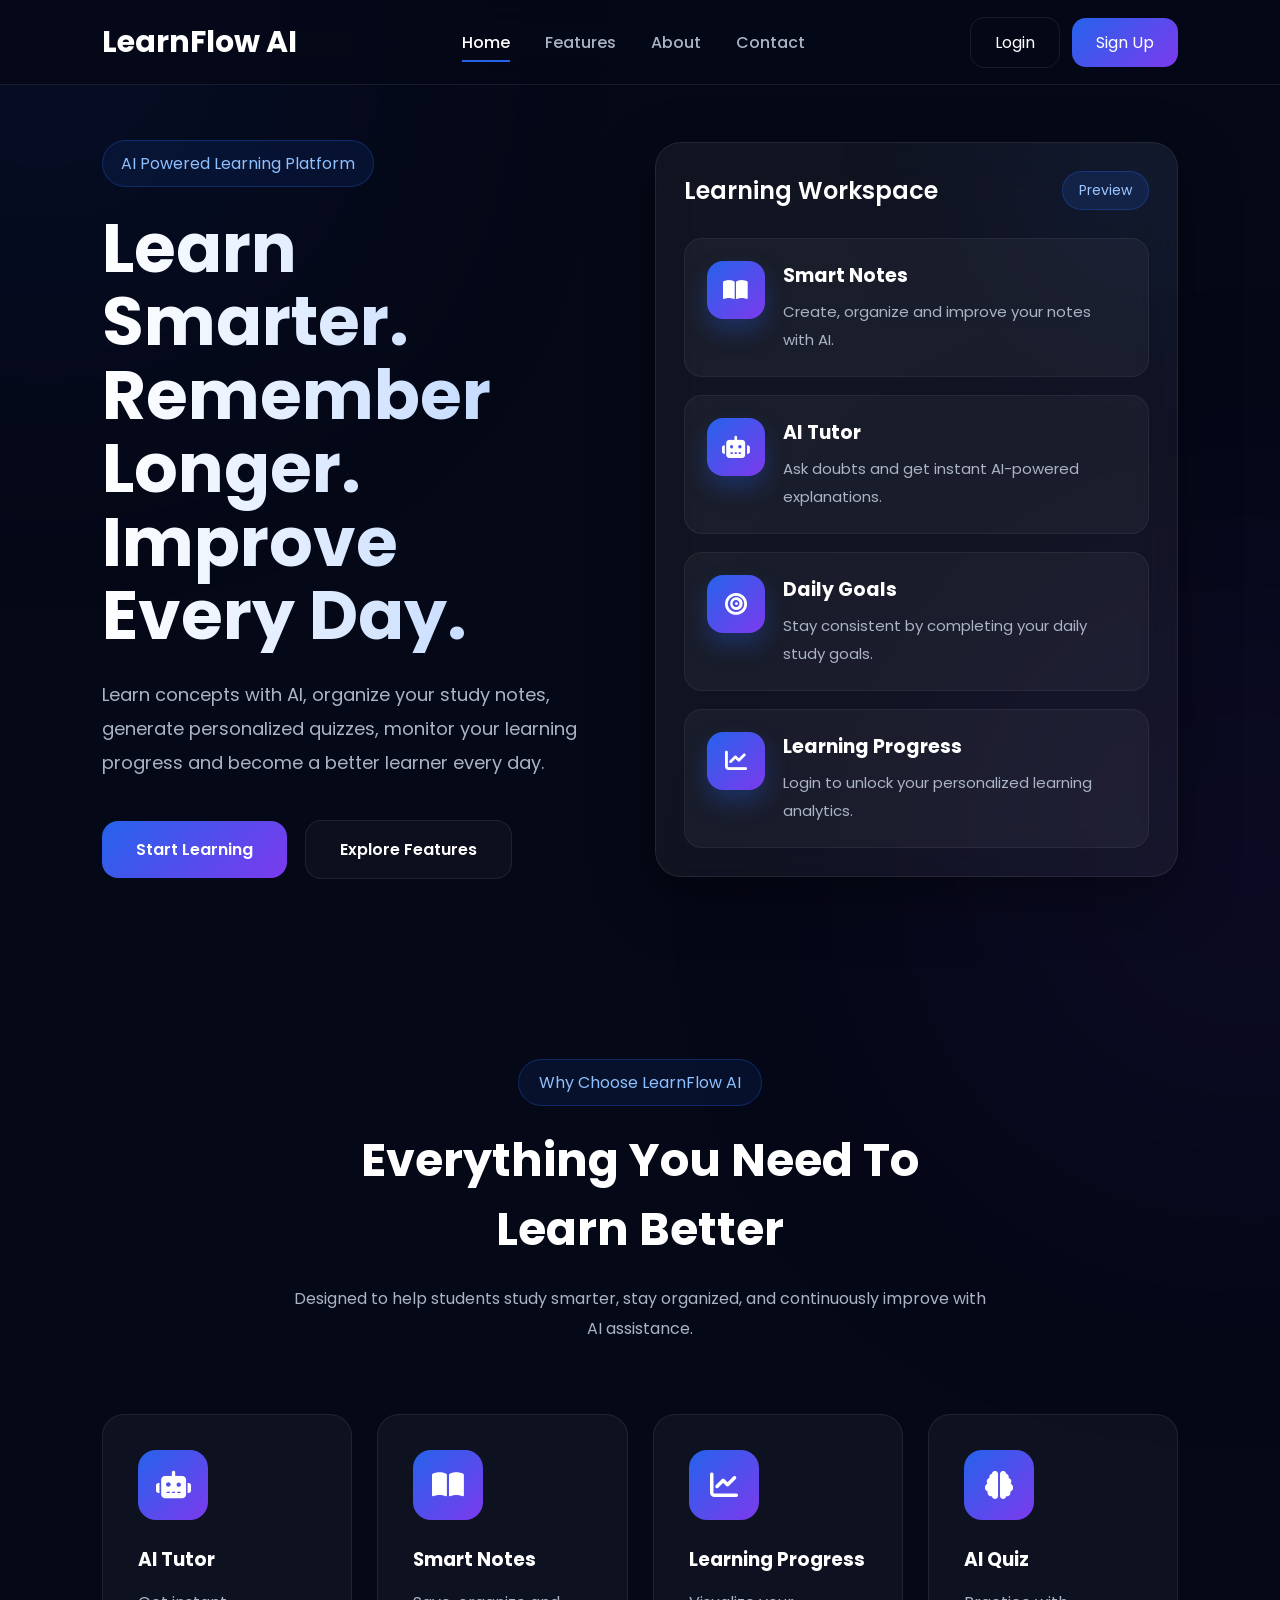
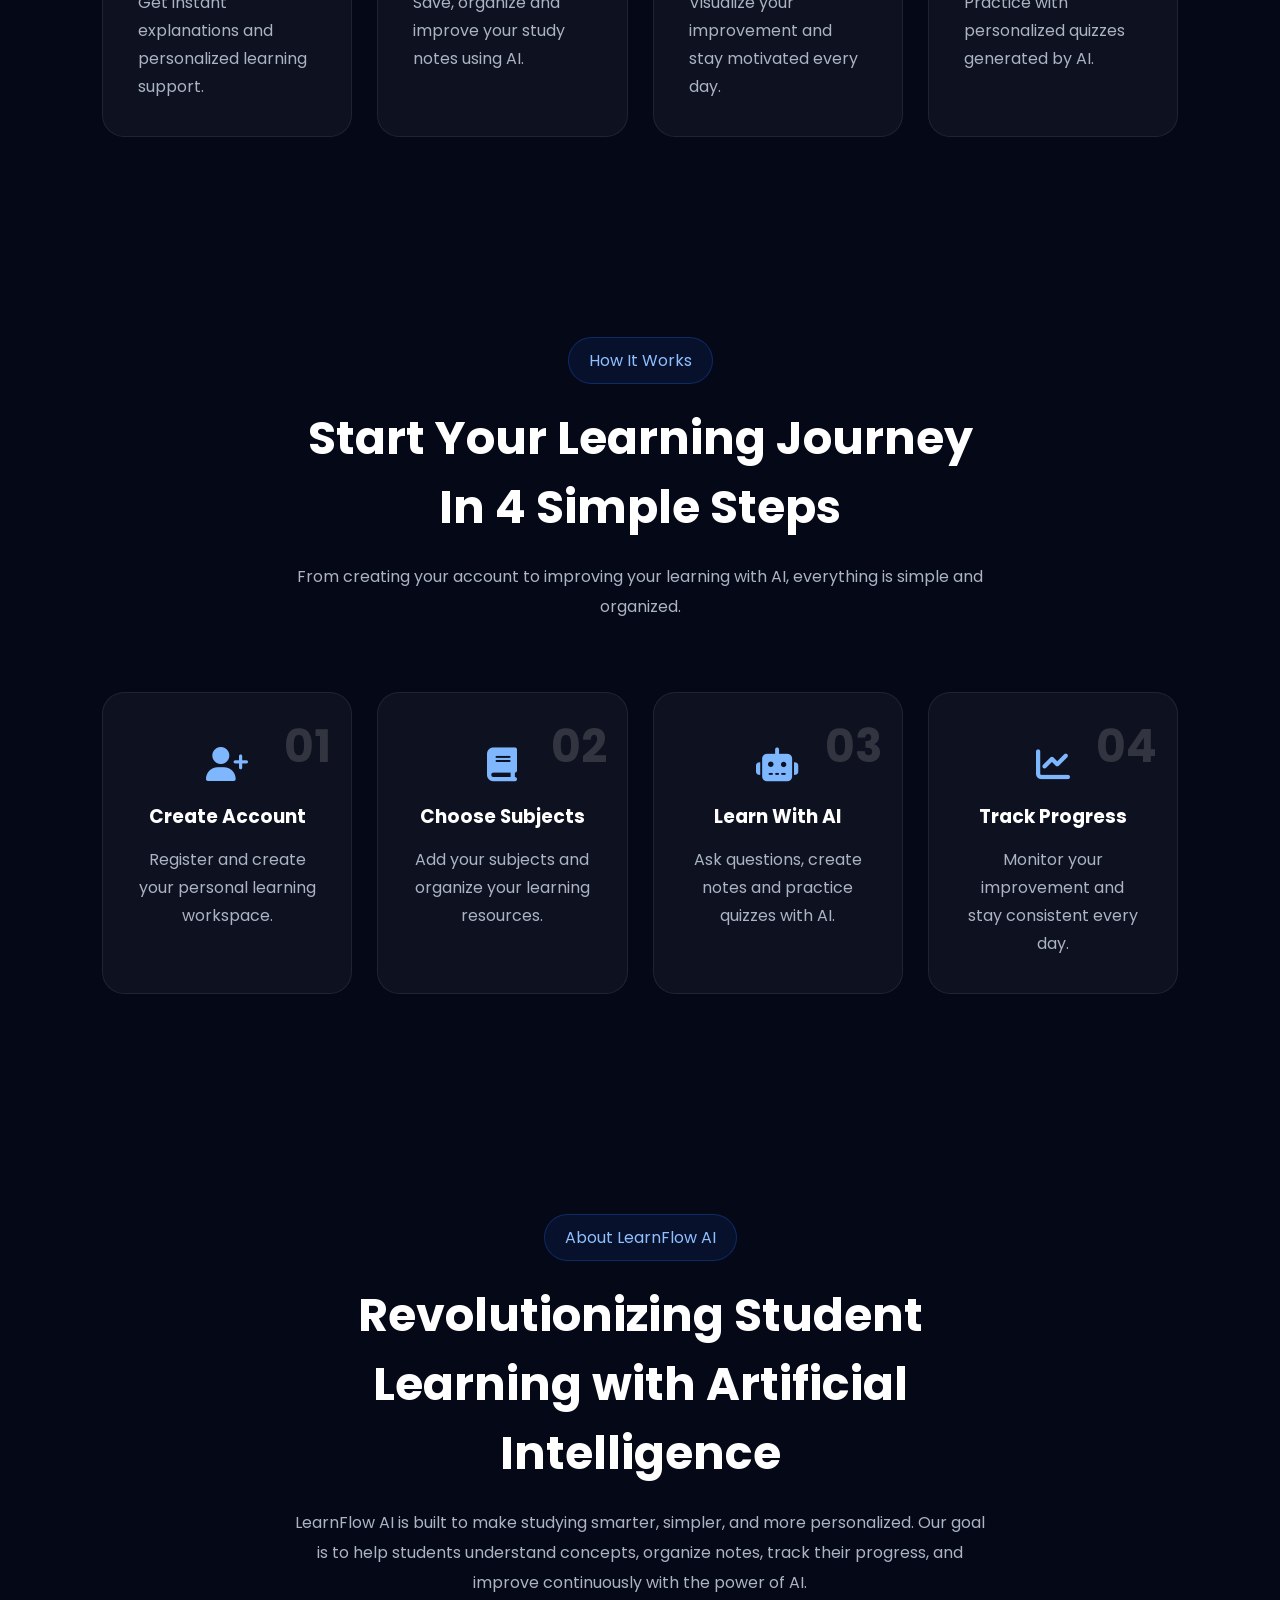
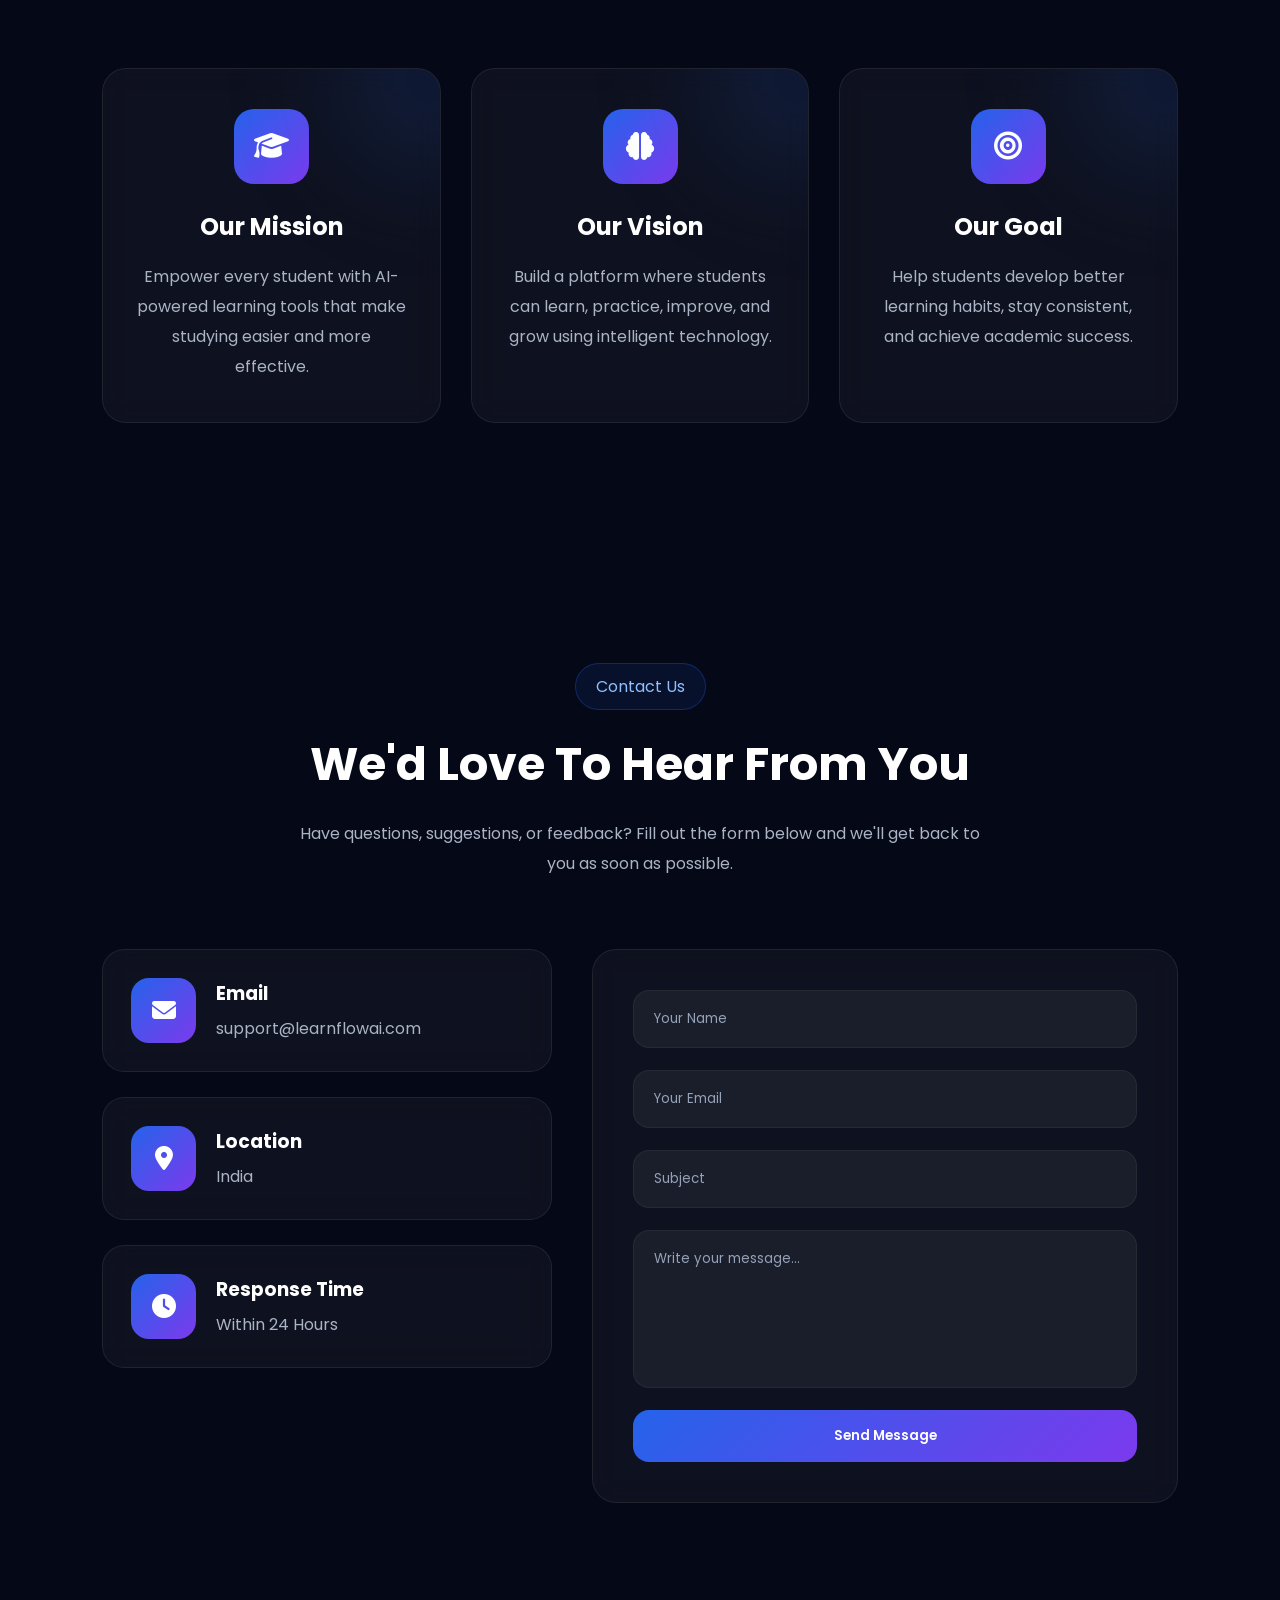
==== index.html @ 96d18392 "Add files via upload" ====
<!DOCTYPE html>
<html lang="en">

<head>

    <meta charset="UTF-8">

    <meta name="viewport" content="width=device-width, initial-scale=1.0">

    <title>LearnFlow AI</title>

    <!-- CSS -->
    <link rel="stylesheet" href="style_test.css">

    <!-- Google Font -->
    <link rel="preconnect" href="https://fonts.googleapis.com">

    <link rel="preconnect" href="https://fonts.gstatic.com" crossorigin>

    <link href="https://fonts.googleapis.com/css2?family=Poppins:wght@300;400;500;600;700;800&display=swap"
        rel="stylesheet">

    <!-- Font Awesome -->
    <link rel="stylesheet" href="https://cdnjs.cloudflare.com/ajax/libs/font-awesome/6.7.2/css/all.min.css">

</head>

<body>

    <!-- =========================
            HEADER
    ========================== -->

    <header>

        <div class="logo">

            <a href="index.html">

                LearnFlow AI

            </a>

        </div>

        <nav>

            <ul>

                <li>
                    <a href="index.html" class="active">
                        Home
                    </a>
                </li>

                <li>
                    <a href="#features">
                        Features
                    </a>
                </li>

                <li>
                    <a href="#about">
                        About
                    </a>
                </li>

                <li>
                    <a href="#contact">
                        Contact
                    </a>
                </li>

            </ul>

        </nav>

        <div class="auth-buttons">

            <a href="login.html" class="login-btn">

                Login

            </a>

            <a href="signup.html" class="signup-btn">

                Sign Up

            </a>

        </div>

    </header>



    <!-- =========================
            HERO SECTION
    ========================== -->

    <main>

        <section class="hero">

            <!-- Left Side -->

            <div class="hero-left">

                <span class="hero-tag">

                    AI Powered Learning Platform

                </span>

                <h1>

                    Learn Smarter.<br>

                    Remember Longer.<br>

                    Improve Every Day.

                </h1>

                <p>

                    Learn concepts with AI, organize your study notes,
                    generate personalized quizzes, monitor your learning
                    progress and become a better learner every day.

                </p>

                <div class="hero-buttons">

                    <a href="signup.html" class="primary-btn">

                        Start Learning

                    </a>

                    <a href="features.html" class="secondary-btn">

                        Explore Features

                    </a>

                </div>

            </div>



            <!-- Right Side -->

            <div class="hero-right">

                <div class="workspace">

                    <div class="workspace-header">

                        <h2>

                            Learning Workspace

                        </h2>

                        <span>

                            Preview

                        </span>

                    </div>


                    <!-- Card 1 -->

                    <div class="workspace-card">

                        <div class="icon">

                            <i class="fa-solid fa-book-open"></i>

                        </div>

                        <div class="content">

                            <h3>

                                Smart Notes

                            </h3>

                            <p>

                                Create, organize and improve your notes with AI.

                            </p>

                        </div>

                    </div>



                    <!-- Card 2 -->

                    <div class="workspace-card">

                        <div class="icon">

                            <i class="fa-solid fa-robot"></i>

                        </div>

                        <div class="content">

                            <h3>

                                AI Tutor

                            </h3>

                            <p>

                                Ask doubts and get instant AI-powered explanations.

                            </p>

                        </div>

                    </div>



                    <!-- Card 3 -->

                    <div class="workspace-card">

                        <div class="icon">

                            <i class="fa-solid fa-bullseye"></i>

                        </div>

                        <div class="content">

                            <h3>

                                Daily Goals

                            </h3>

                            <p>

                                Stay consistent by completing your daily study goals.

                            </p>

                        </div>

                    </div>



                    <!-- Card 4 -->

                    <div class="workspace-card">

                        <div class="icon">

                            <i class="fa-solid fa-chart-line"></i>

                        </div>

                        <div class="content">

                            <h3>

                                Learning Progress

                            </h3>

                            <p>

                                Login to unlock your personalized learning analytics.

                            </p>

                        </div>

                    </div>

                </div>

            </div>

        </section>

    </main>
    <!-- =========================
        WHY CHOOSE US
    ========================== -->

    <section class="why-choose" id="features">

        <div class="section-heading">

            <span>Why Choose LearnFlow AI</span>

            <h2>Everything You Need To Learn Better</h2>

            <p>
                Designed to help students study smarter, stay organized,
                and continuously improve with AI assistance.
            </p>

        </div>

        <div class="feature-grid">

            <div class="feature-card">

                <div class="feature-icon">

                    <i class="fa-solid fa-robot"></i>

                </div>

                <h3>AI Tutor</h3>

                <p>
                    Get instant explanations and personalized learning support.
                </p>

            </div>

            <div class="feature-card">

                <div class="feature-icon">

                    <i class="fa-solid fa-book-open"></i>

                </div>

                <h3>Smart Notes</h3>

                <p>
                    Save, organize and improve your study notes using AI.
                </p>

            </div>

            <div class="feature-card">

                <div class="feature-icon">

                    <i class="fa-solid fa-chart-line"></i>

                </div>

                <h3>Learning Progress</h3>

                <p>
                    Visualize your improvement and stay motivated every day.
                </p>

            </div>

            <div class="feature-card">

                <div class="feature-icon">

                    <i class="fa-solid fa-brain"></i>

                </div>

                <h3>AI Quiz</h3>

                <p>
                    Practice with personalized quizzes generated by AI.
                </p>

            </div>

        </div>

    </section>
    <!-- =========================
        HOW IT WORKS
    ========================== -->

    <section class="how-it-works" id="working">

        <div class="section-heading">

            <span>How It Works</span>

            <h2>Start Your Learning Journey In 4 Simple Steps</h2>

            <p>
                From creating your account to improving your learning with AI,
                everything is simple and organized.
            </p>

        </div>

        <div class="steps">

            <!-- Step 1 -->

            <div class="step-card">

                <div class="step-number">
                    01
                </div>

                <i class="fa-solid fa-user-plus"></i>

                <h3>Create Account</h3>

                <p>
                    Register and create your personal learning workspace.
                </p>

            </div>

            <!-- Step 2 -->

            <div class="step-card">

                <div class="step-number">
                    02
                </div>

                <i class="fa-solid fa-book"></i>

                <h3>Choose Subjects</h3>

                <p>
                    Add your subjects and organize your learning resources.
                </p>

            </div>

            <!-- Step 3 -->

            <div class="step-card">

                <div class="step-number">
                    03
                </div>

                <i class="fa-solid fa-robot"></i>

                <h3>Learn With AI</h3>

                <p>
                    Ask questions, create notes and practice quizzes with AI.
                </p>

            </div>

            <!-- Step 4 -->

            <div class="step-card">

                <div class="step-number">
                    04
                </div>

                <i class="fa-solid fa-chart-line"></i>

                <h3>Track Progress</h3>

                <p>
                    Monitor your improvement and stay consistent every day.
                </p>

            </div>

        </div>

    </section>
    <!-- =========================================
                ABOUT SECTION
    ========================================= -->

    <section class="about" id="about">

        <div class="section-heading">

            <span>About LearnFlow AI</span>

            <h2>
                Revolutionizing Student Learning with Artificial Intelligence
            </h2>

            <p>
                LearnFlow AI is built to make studying smarter, simpler, and more
                personalized. Our goal is to help students understand concepts,
                organize notes, track their progress, and improve continuously
                with the power of AI.
            </p>

        </div>

        <div class="about-container">

            <!-- Card 1 -->

            <div class="about-card">

                <i class="fa-solid fa-graduation-cap"></i>

                <h3>Our Mission</h3>

                <p>
                    Empower every student with AI-powered learning tools that make
                    studying easier and more effective.
                </p>

            </div>

            <!-- Card 2 -->

            <div class="about-card">

                <i class="fa-solid fa-brain"></i>

                <h3>Our Vision</h3>

                <p>
                    Build a platform where students can learn, practice, improve,
                    and grow using intelligent technology.
                </p>

            </div>

            <!-- Card 3 -->

            <div class="about-card">

                <i class="fa-solid fa-bullseye"></i>

                <h3>Our Goal</h3>

                <p>
                    Help students develop better learning habits, stay consistent,
                    and achieve academic success.
                </p>

            </div>

        </div>

    </section>
    <!-- =========================================
                CONTACT SECTION
    ========================================= -->

    <section class="contact" id="contact">

        <div class="section-heading">

            <span>Contact Us</span>

            <h2>

                We'd Love To Hear From You

            </h2>

            <p>

                Have questions, suggestions, or feedback? Fill out the form
                below and we'll get back to you as soon as possible.

            </p>

        </div>

        <div class="contact-container">

            <!-- Contact Info -->

            <div class="contact-info">

                <div class="info-card">

                    <i class="fa-solid fa-envelope"></i>

                    <div>

                        <h3>Email</h3>

                        <p>support@learnflowai.com</p>

                    </div>

                </div>

                <div class="info-card">

                    <i class="fa-solid fa-location-dot"></i>

                    <div>

                        <h3>Location</h3>

                        <p>India</p>

                    </div>

                </div>

                <div class="info-card">

                    <i class="fa-solid fa-clock"></i>

                    <div>

                        <h3>Response Time</h3>

                        <p>Within 24 Hours</p>

                    </div>

                </div>

            </div>

            <!-- Contact Form -->

            <div class="contact-form">

                <form action="#">

                    <input type="text" placeholder="Your Name" required>

                    <input type="email" placeholder="Your Email" required>

                    <input type="text" placeholder="Subject" required>

                    <textarea rows="6" placeholder="Write your message..." required></textarea>

                    <button type="submit" class="primary-btn">

                        Send Message

                    </button>

                </form>

            </div>

        </div>

    </section>

</body>

</html>
---- style_test.css ----
/* =========================================
   GOOGLE FONT
========================================= */

@import url('https://fonts.googleapis.com/css2?family=Poppins:wght@300;400;500;600;700;800&display=swap');

/* =========================================
   ROOT VARIABLES
========================================= */

:root{

    --primary:#2563eb;
    --secondary:#7c3aed;

    --background:#050816;
    --surface:#0f172a;
    --surface-light:#172033;

    --text:#ffffff;
    --text-secondary:#aab4c5;

    --border:rgba(255,255,255,.08);

    --shadow:0 20px 60px rgba(0,0,0,.35);

    --radius:20px;

    --transition:.35s ease;

}

/* =========================================
   RESET
========================================= */

*{

    margin:0;
    padding:0;
    box-sizing:border-box;
    font-family:'Poppins',sans-serif;

}

html{

    scroll-behavior:smooth;

}

body{

    background:var(--background);

    color:var(--text);

    overflow-x:hidden;

}

/* =========================================
   BACKGROUND GLOW
========================================= */

body::before{

    content:"";

    position:fixed;

    width:450px;
    height:450px;

    background:#2563eb;

    top:-180px;
    left:-180px;

    border-radius:50%;

    filter:blur(180px);

    opacity:.15;

    z-index:-2;

}

body::after{

    content:"";

    position:fixed;

    width:500px;
    height:500px;

    background:#7c3aed;

    bottom:-220px;
    right:-220px;

    border-radius:50%;

    filter:blur(180px);

    opacity:.12;

    z-index:-2;

}

/* =========================================
   HEADER
========================================= */

header{

    position:fixed;

    top:0;
    left:0;

    width:100%;
    height:85px;

    display:flex;

    justify-content:space-between;

    align-items:center;

    padding:0 8%;

    backdrop-filter:blur(18px);

    background:rgba(5,8,22,.70);

    border-bottom:1px solid var(--border);

    z-index:999;

}

/* =========================================
   LOGO
========================================= */

.logo a{

    color:var(--text);

    text-decoration:none;

    font-size:30px;

    font-weight:700;

}

/* =========================================
   NAVIGATION
========================================= */

nav ul{

    display:flex;

    align-items:center;

    gap:35px;

    list-style:none;

}

nav ul li a{

    color:var(--text-secondary);

    text-decoration:none;

    font-weight:500;

    transition:var(--transition);

    position:relative;

}

nav ul li a:hover,
nav ul li a.active{

    color:white;

}

nav ul li a::after{

    content:"";

    position:absolute;

    left:0;

    bottom:-8px;

    width:0%;

    height:2px;

    background:var(--primary);

    transition:var(--transition);

}

nav ul li a:hover::after,
nav ul li a.active::after{

    width:100%;

}

/* =========================================
   AUTH BUTTONS
========================================= */

.auth-buttons{

    display:flex;

    align-items:center;

    gap:12px;

}

.login-btn,
.signup-btn{

    text-decoration:none;

    color:white;

    padding:12px 24px;

    border-radius:14px;

    transition:var(--transition);

}

.login-btn{

    border:1px solid var(--border);

}

.signup-btn{

    background:linear-gradient(
        135deg,
        var(--primary),
        var(--secondary)
    );

}

.login-btn:hover{

    border-color:var(--primary);

    transform:translateY(-2px);

}

.signup-btn:hover{

    transform:translateY(-2px);

    box-shadow:0 0 30px rgba(37,99,235,.35);

}

/* =========================================
   HERO
========================================= */

.hero{

    min-height:100vh;

    display:flex;

    justify-content:space-between;

    align-items:center;

    padding:140px 8% 80px;

    gap:70px;

}

/* =========================================
   HERO LEFT
========================================= */

.hero-left{

    width:48%;

}

.hero-tag{

    display:inline-block;

    padding:10px 18px;

    border-radius:40px;

    border:1px solid rgba(37,99,235,.30);

    background:rgba(37,99,235,.10);

    color:#8ec0ff;

    margin-bottom:25px;

}

.hero-left h1{

    font-size:68px;

    line-height:1.08;

    margin-bottom:25px;

    background:linear-gradient(
        90deg,
        #ffffff,
        #b7d3ff
    );
    background-clip: text;
    -webkit-background-clip:text;

    -webkit-text-fill-color:transparent;

}

.hero-left p{

    color:var(--text-secondary);

    font-size:18px;

    line-height:34px;

    margin-bottom:40px;

}
/* =========================================
   HERO BUTTONS
========================================= */

.hero-buttons{

    display:flex;

    align-items:center;

    gap:18px;

}

.primary-btn,
.secondary-btn{

    display:inline-flex;

    justify-content:center;

    align-items:center;

    text-decoration:none;

    padding:16px 34px;

    border-radius:16px;

    font-weight:600;

    transition:var(--transition);

}

.primary-btn{

    color:#fff;

    background:linear-gradient(
        135deg,
        var(--primary),
        var(--secondary)
    );

}

.primary-btn:hover{

    transform:translateY(-4px);

    box-shadow:0 20px 40px rgba(37,99,235,.35);

}

.secondary-btn{

    color:#fff;

    border:1px solid var(--border);

    background:rgba(255,255,255,.03);

}

.secondary-btn:hover{

    background:rgba(255,255,255,.06);

    transform:translateY(-4px);

}

/* =========================================
   HERO RIGHT
========================================= */

.hero-right{

    width:52%;

    display:flex;

    justify-content:center;

    align-items:center;

}

/* =========================================
   WORKSPACE
========================================= */

.workspace{

    width:100%;

    max-width:560px;

    padding:28px;

    border-radius:26px;

    background:rgba(255,255,255,.05);

    border:1px solid var(--border);

    backdrop-filter:blur(25px);

    box-shadow:var(--shadow);

    position:relative;

    overflow:hidden;

}

/* Glow */

.workspace::before{

    content:"";

    position:absolute;

    width:220px;

    height:220px;

    background:var(--primary);

    border-radius:50%;

    filter:blur(130px);

    top:-100px;

    right:-100px;

    opacity:.20;

}

.workspace>*{

    position:relative;

    z-index:2;

}

/* =========================================
   WORKSPACE HEADER
========================================= */

.workspace-header{

    display:flex;

    justify-content:space-between;

    align-items:center;

    margin-bottom:28px;

}

.workspace-header h2{

    font-size:24px;

    font-weight:600;

}

.workspace-header span{

    padding:8px 16px;

    border-radius:30px;

    background:rgba(37,99,235,.15);

    color:#9bc6ff;

    font-size:14px;

    border:1px solid rgba(37,99,235,.30);

}

/* =========================================
   WORKSPACE CARD
========================================= */

.workspace-card{

    display:flex;

    align-items:flex-start;

    gap:18px;

    padding:22px;

    margin-bottom:18px;

    border-radius:18px;

    background:rgba(255,255,255,.04);

    border:1px solid rgba(255,255,255,.06);

    transition:var(--transition);

}

.workspace-card:last-child{

    margin-bottom:0;

}

.workspace-card:hover{

    transform:translateY(-6px);

    border-color:rgba(37,99,235,.45);

    background:rgba(255,255,255,.07);

}

/* =========================================
   ICON BOX
========================================= */

.icon{

    width:58px;

    height:58px;

    min-width:58px;

    display:flex;

    justify-content:center;

    align-items:center;

    border-radius:16px;

    background:linear-gradient(
        135deg,
        var(--primary),
        var(--secondary)
    );

    box-shadow:0 12px 25px rgba(37,99,235,.30);

}

.icon i{

    color:#fff;

    font-size:22px;

}

/* =========================================
   CARD CONTENT
========================================= */

.content h3{

    font-size:19px;

    margin-bottom:8px;

}

.content p{

    color:var(--text-secondary);

    font-size:15px;

    line-height:28px;

}

/* =========================================
   FLOATING EFFECT
========================================= */

.workspace{

    animation:float 5s ease-in-out infinite;

}

@keyframes float{

    0%{

        transform:translateY(0px);

    }

    50%{

        transform:translateY(-12px);

    }

    100%{

        transform:translateY(0px);

    }

}
/* =========================================
   SCROLLBAR
========================================= */

::-webkit-scrollbar{

    width:10px;

}

::-webkit-scrollbar-track{

    background:var(--background);

}

::-webkit-scrollbar-thumb{

    background:linear-gradient(
        var(--primary),
        var(--secondary)
    );

    border-radius:20px;

}

::-webkit-scrollbar-thumb:hover{

    background:var(--primary);

}

/* =========================================
   TEXT SELECTION
========================================= */

::selection{

    background:var(--primary);

    color:#fff;

}

/* =========================================
   SMOOTH IMAGE & LINK TRANSITIONS
========================================= */

a,
button,
i{

    transition:var(--transition);

}

/* =========================================
   REUSABLE CONTAINER
========================================= */

.container{

    width:100%;

    max-width:1300px;

    margin:auto;

}

/* =========================================
   RESPONSIVE
========================================= */

@media(max-width:1200px){

.hero{

    flex-direction:column;

    text-align:center;

    padding-top:140px;

}

.hero-left,
.hero-right{

    width:100%;

}

.hero-left{

    display:flex;

    flex-direction:column;

    align-items:center;

}

.hero-left p{

    max-width:700px;

}

.hero-buttons{

    justify-content:center;

}

.workspace{

    margin-top:60px;

}

}

@media(max-width:992px){

header{

    padding:0 30px;

}

nav{

    display:none;

}

.logo a{

    font-size:26px;

}

.hero-left h1{

    font-size:56px;

}

.hero-left p{

    font-size:17px;

}

.workspace{

    max-width:100%;

}

}

@media(max-width:768px){

header{

    height:75px;

}

.hero{

    padding:120px 25px 50px;

}

.hero-left h1{

    font-size:44px;

    line-height:1.2;

}

.hero-left p{

    line-height:30px;

}

.hero-buttons{

    flex-direction:column;

    width:100%;

}

.primary-btn,
.secondary-btn{

    width:100%;

}

.workspace{

    padding:22px;

}

.workspace-card{

    flex-direction:column;

    align-items:center;

    text-align:center;

}

.icon{

    margin-bottom:10px;

}

}

@media(max-width:480px){

.logo a{

    font-size:22px;

}

.auth-buttons{

    gap:8px;

}

.login-btn,
.signup-btn{

    padding:10px 16px;

    font-size:14px;

}

.hero-left h1{

    font-size:36px;

}

.hero-left p{

    font-size:15px;

}

.workspace-header{

    flex-direction:column;

    gap:12px;

}

.workspace-header h2{

    font-size:20px;

}

}
/* =========================================
   WHY CHOOSE US
========================================= */

.why-choose{

    padding:100px 8%;

}

.section-heading{

    text-align:center;

    max-width:700px;

    margin:auto auto 70px;

}

.section-heading span{

    display:inline-block;

    padding:10px 20px;

    border-radius:40px;

    background:rgba(37,99,235,.10);

    border:1px solid rgba(37,99,235,.30);

    color:#8ec0ff;

    margin-bottom:20px;

}

.section-heading h2{

    font-size:46px;

    margin-bottom:20px;

}

.section-heading p{

    color:var(--text-secondary);

    line-height:30px;

}

/* =========================================
   FEATURE GRID
========================================= */

.feature-grid{

    display:grid;

    grid-template-columns:repeat(4,1fr);

    gap:25px;

}

.feature-card{

    background:rgba(255,255,255,.04);

    border:1px solid var(--border);

    border-radius:22px;

    padding:35px;

    transition:var(--transition);

}

.feature-card:hover{

    transform:translateY(-10px);

    border-color:var(--primary);

    box-shadow:0 20px 40px rgba(37,99,235,.15);

}

.feature-icon{

    width:70px;

    height:70px;

    display:flex;

    justify-content:center;

    align-items:center;

    border-radius:18px;

    margin-bottom:25px;

    background:linear-gradient(135deg,var(--primary),var(--secondary));

}

.feature-icon i{

    font-size:28px;

    color:white;

}

.feature-card h3{

    margin-bottom:15px;

}

.feature-card p{

    color:var(--text-secondary);

    line-height:28px;

}

/* =========================================
   HOW IT WORKS
========================================= */

.how-it-works{

    padding:100px 8%;

}

.steps{

    display:grid;

    grid-template-columns:repeat(4,1fr);

    gap:25px;

}

.step-card{

    position:relative;

    text-align:center;

    padding:35px;

    border-radius:22px;

    background:rgba(255,255,255,.04);

    border:1px solid var(--border);

    transition:var(--transition);

}

.step-card:hover{

    transform:translateY(-10px);

}

.step-number{

    position:absolute;

    top:20px;

    right:20px;

    color:rgba(255,255,255,.15);

    font-size:45px;

    font-weight:700;

}

.step-card i{

    font-size:34px;

    margin:20px 0;

    color:#7fb7ff;

}

.step-card h3{

    margin-bottom:15px;

}

.step-card p{

    color:var(--text-secondary);

    line-height:28px;

}

/* =========================================
   CTA
========================================= */

.cta{

    padding:100px 8%;

}

.cta-content{

    text-align:center;

    padding:70px;

    border-radius:28px;

    background:linear-gradient(
        135deg,
        rgba(37,99,235,.18),
        rgba(124,58,237,.15)
    );

    border:1px solid rgba(255,255,255,.08);

}

.cta-content h2{

    font-size:50px;

    margin-bottom:20px;

}

.cta-content p{

    max-width:700px;

    margin:auto;

    line-height:32px;

    color:var(--text-secondary);

    margin-bottom:40px;

}

/* =========================================
   FOOTER
========================================= */

footer{

    padding:70px 8% 30px;

    border-top:1px solid rgba(255,255,255,.08);

}

.footer-logo{

    text-align:center;

}

.footer-logo h2{

    font-size:34px;

    margin-bottom:15px;

}

.footer-logo p{

    max-width:650px;

    margin:auto;

    color:var(--text-secondary);

    line-height:30px;

}

.footer-links{

    display:flex;

    justify-content:center;

    gap:35px;

    margin:40px 0;

}

.footer-links a{

    color:white;

    text-decoration:none;

}

.copyright{

    text-align:center;

    color:var(--text-secondary);

}
/* =========================================
                ABOUT SECTION
========================================= */

.about{

    padding:120px 8%;

}

.about-container{

    display:grid;

    grid-template-columns:repeat(3,1fr);

    gap:30px;

    margin-top:70px;

}

.about-card{

    background:rgba(255,255,255,.04);

    border:1px solid var(--border);

    border-radius:24px;

    padding:40px 30px;

    text-align:center;

    transition:var(--transition);

    backdrop-filter:blur(15px);

    position:relative;

    overflow:hidden;

}

.about-card::before{

    content:"";

    position:absolute;

    width:180px;

    height:180px;

    background:rgba(37,99,235,.15);

    border-radius:50%;

    top:-80px;

    right:-80px;

    filter:blur(60px);

}

.about-card:hover{

    transform:translateY(-10px);

    border-color:var(--primary);

    box-shadow:0 20px 40px rgba(37,99,235,.20);

}

.about-card i{

    width:75px;

    height:75px;

    display:flex;

    justify-content:center;

    align-items:center;

    margin:auto;

    margin-bottom:25px;

    border-radius:20px;

    font-size:28px;

    color:#fff;

    background:linear-gradient(
        135deg,
        var(--primary),
        var(--secondary)
    );

}

.about-card h3{

    margin-bottom:18px;

    font-size:24px;

}

.about-card p{

    color:var(--text-secondary);

    line-height:30px;

}

/* =========================================
            ABOUT RESPONSIVE
========================================= */

@media(max-width:992px){

.about-container{

    grid-template-columns:1fr;

}

}
/* =========================================
                CONTACT SECTION
========================================= */

.contact{

    padding:120px 8%;

}

.contact-container{

    display:grid;

    grid-template-columns:1fr 1.3fr;

    gap:40px;

    margin-top:70px;

}

/* =========================================
                CONTACT INFO
========================================= */

.contact-info{

    display:flex;

    flex-direction:column;

    gap:25px;

}

.info-card{

    display:flex;

    align-items:center;

    gap:20px;

    padding:28px;

    border-radius:22px;

    background:rgba(255,255,255,.04);

    border:1px solid var(--border);

    transition:var(--transition);

    backdrop-filter:blur(15px);

}

.info-card:hover{

    transform:translateY(-8px);

    border-color:var(--primary);

    box-shadow:0 20px 40px rgba(37,99,235,.15);

}

.info-card i{

    width:65px;

    height:65px;

    display:flex;

    justify-content:center;

    align-items:center;

    border-radius:18px;

    font-size:24px;

    color:#fff;

    background:linear-gradient(
        135deg,
        var(--primary),
        var(--secondary)
    );

}

.info-card h3{

    margin-bottom:8px;

}

.info-card p{

    color:var(--text-secondary);

}

/* =========================================
                CONTACT FORM
========================================= */

.contact-form{

    background:rgba(255,255,255,.04);

    border:1px solid var(--border);

    border-radius:24px;

    padding:40px;

    backdrop-filter:blur(15px);

}

.contact-form form{

    display:flex;

    flex-direction:column;

    gap:22px;

}

.contact-form input,
.contact-form textarea{

    width:100%;

    padding:18px 20px;

    border:none;

    outline:none;

    border-radius:16px;

    background:rgba(255,255,255,.05);

    color:#fff;

    border:1px solid rgba(255,255,255,.06);

    transition:var(--transition);

    resize:none;

}

.contact-form input::placeholder,
.contact-form textarea::placeholder{

    color:#95a2b8;

}

.contact-form input:focus,
.contact-form textarea:focus{

    border-color:var(--primary);

    box-shadow:0 0 20px rgba(37,99,235,.20);

}

.contact-form button{

    border:none;

    cursor:pointer;

}

/* =========================================
        CONTACT RESPONSIVE
========================================= */

@media(max-width:992px){

.contact-container{

    grid-template-columns:1fr;

}

.contact-form{

    padding:30px;

}

}
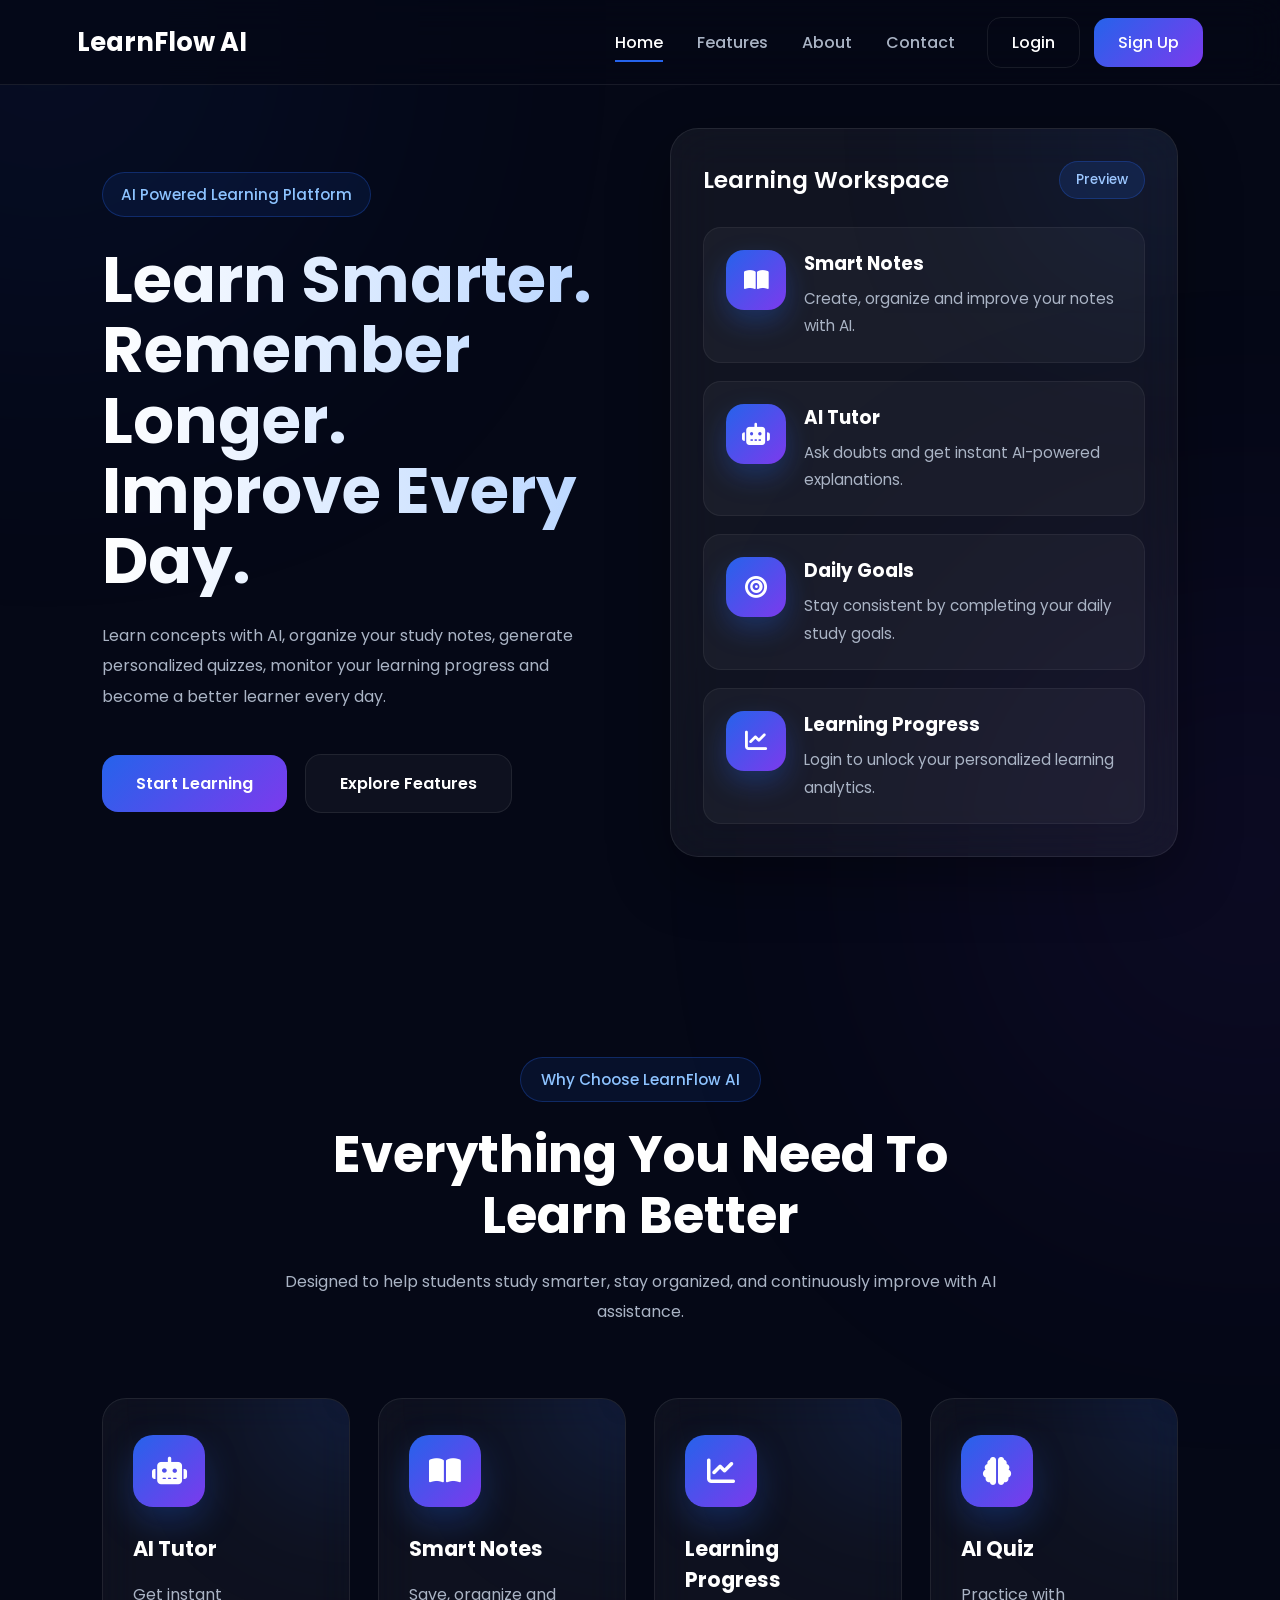
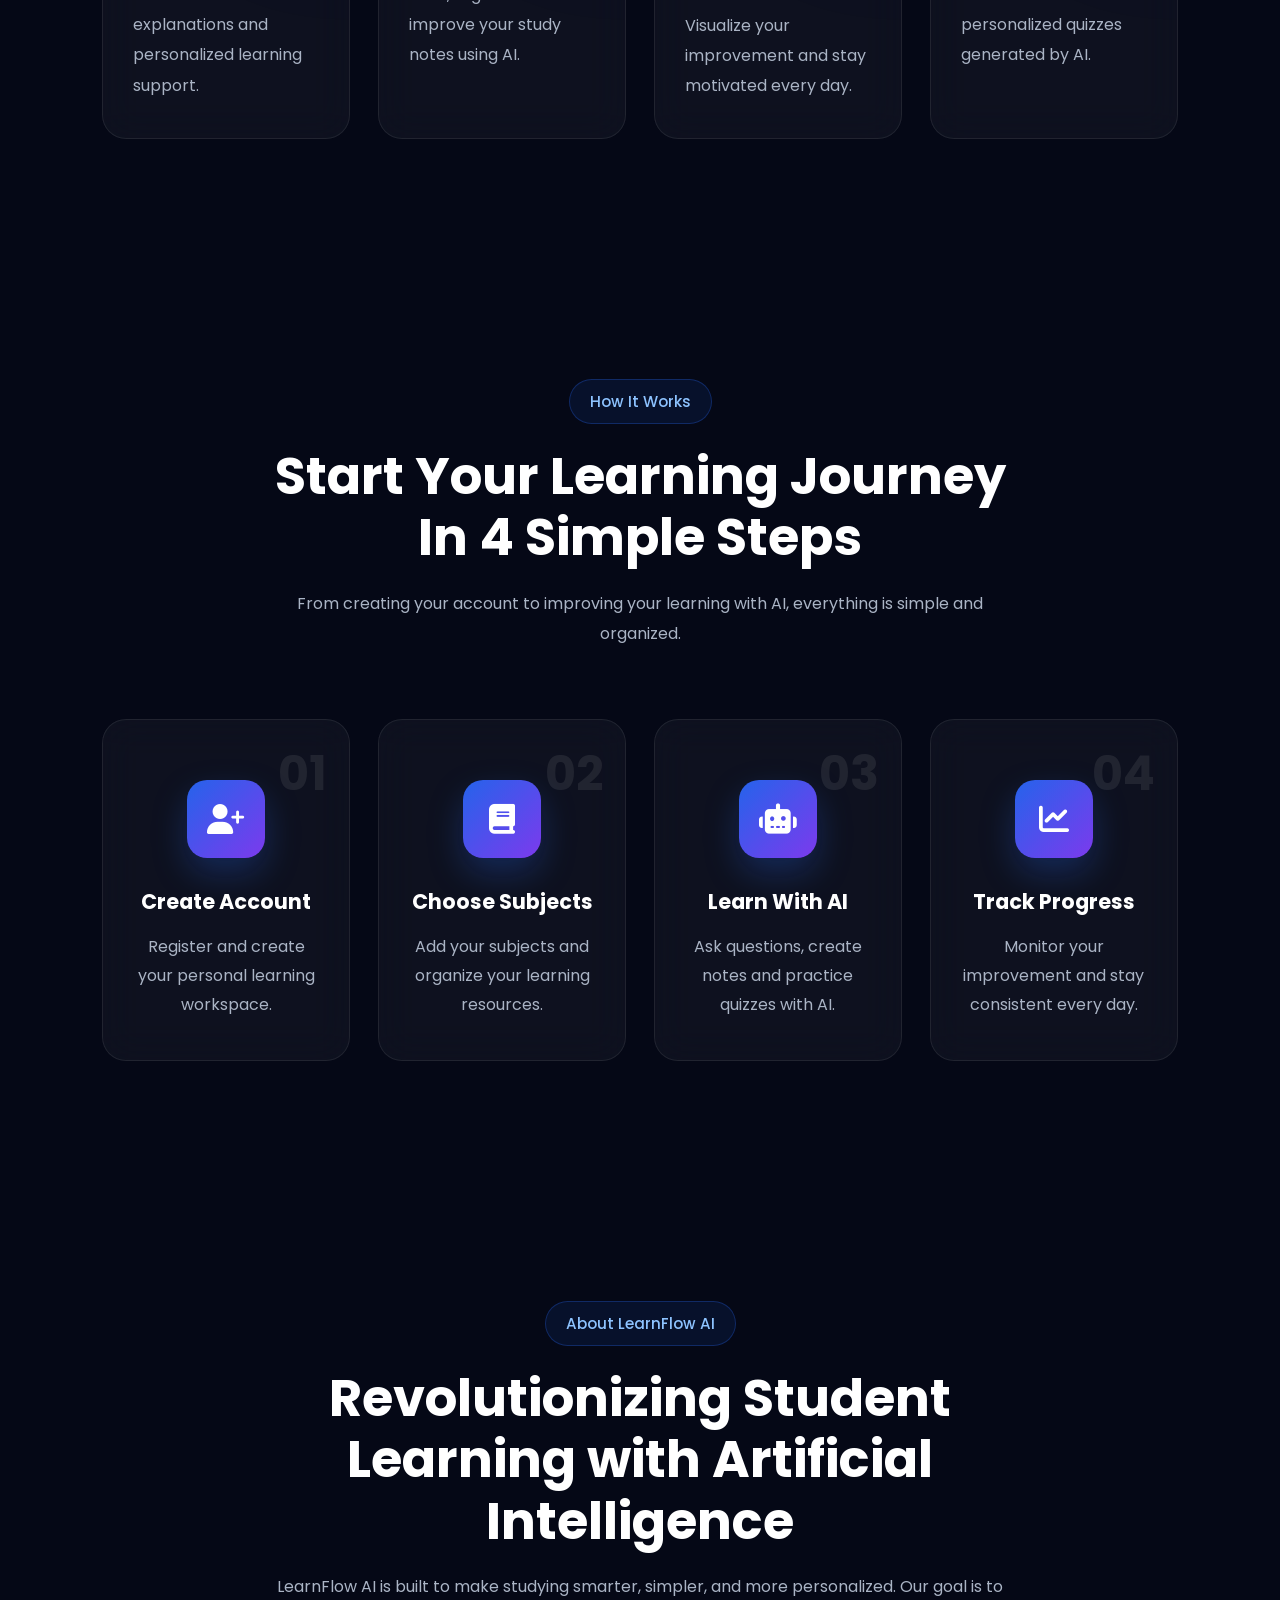
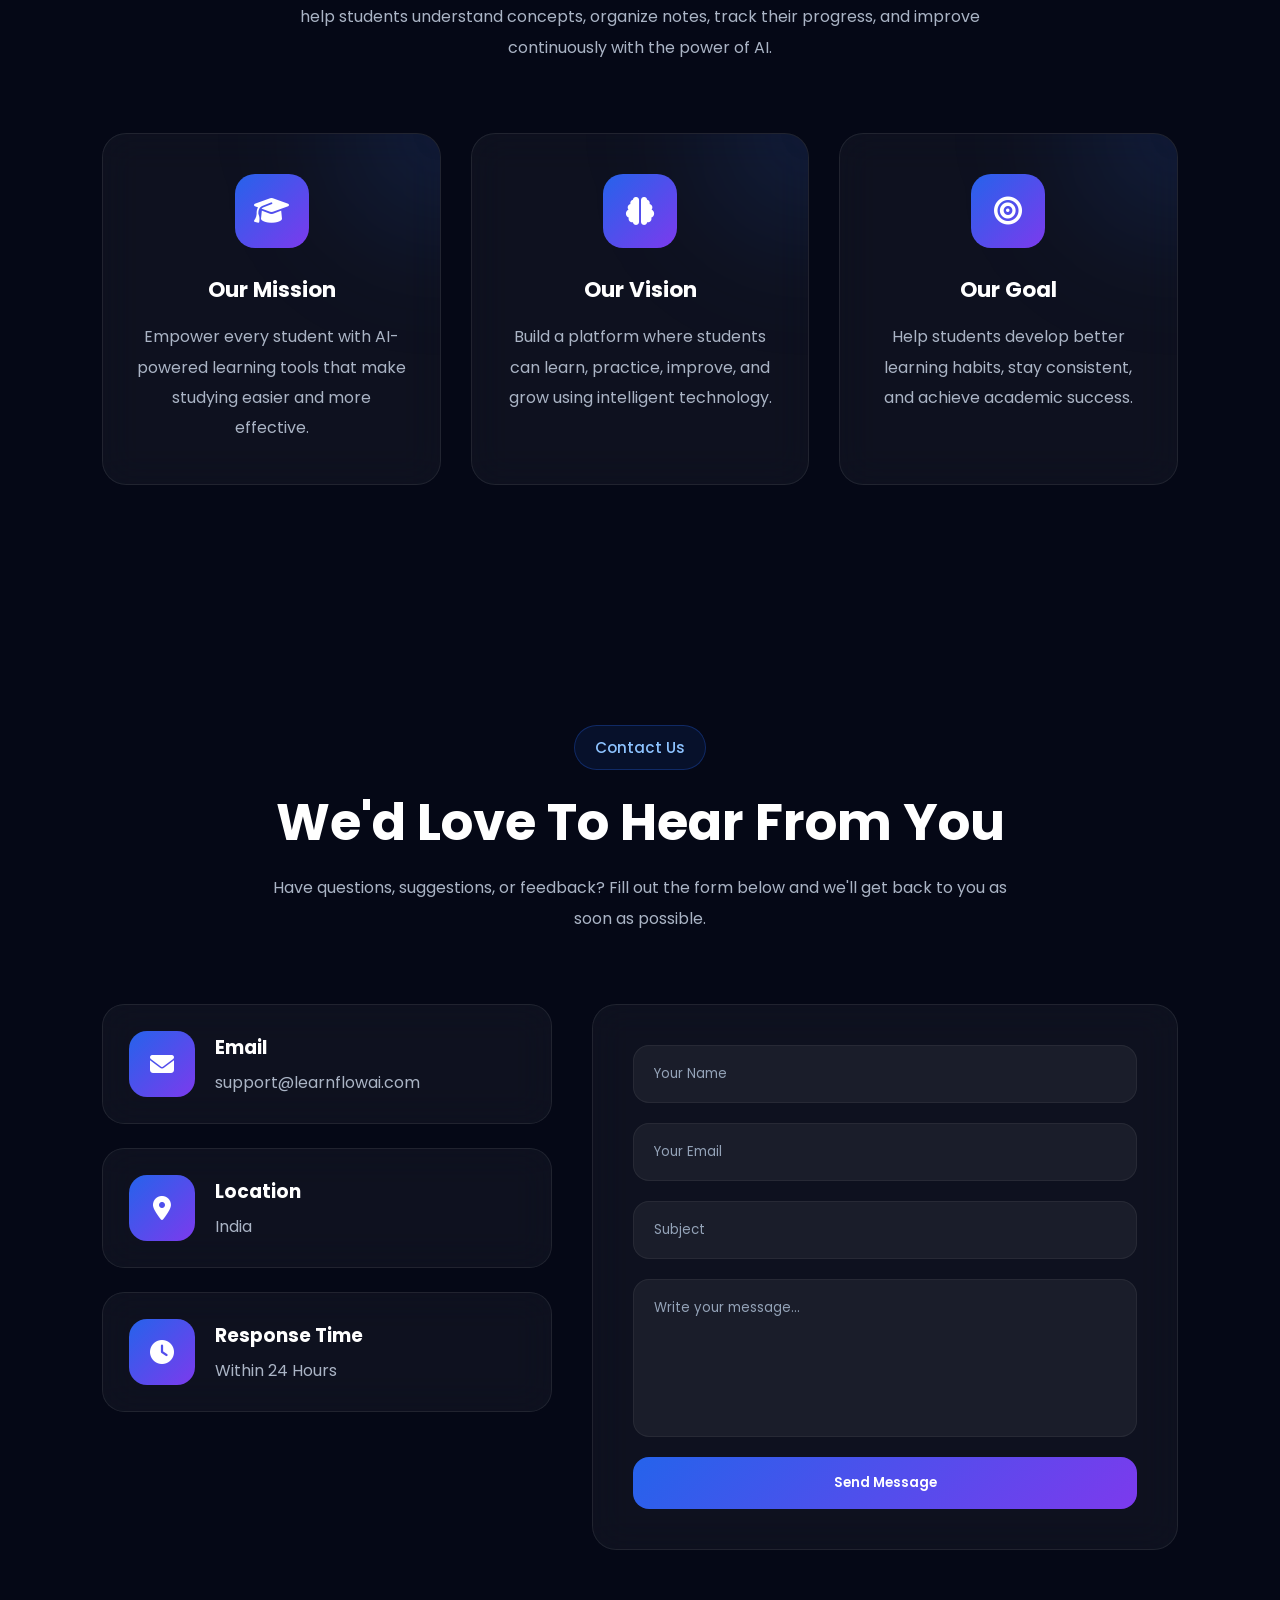
==== commit fb9830ca: "Add files via upload" ====
--- a/index.html
+++ b/index.html
@@ -33,6 +33,8 @@
 
     <header>
 
+        <!-- Logo -->
+
         <div class="logo">
 
             <a href="index.html">
@@ -43,39 +45,77 @@
 
         </div>
 
-        <nav>
-
-            <ul>
-
-                <li>
-                    <a href="index.html" class="active">
-                        Home
-                    </a>
-                </li>
-
-                <li>
-                    <a href="#features">
-                        Features
-                    </a>
-                </li>
-
-                <li>
-                    <a href="#about">
-                        About
-                    </a>
-                </li>
-
-                <li>
-                    <a href="#contact">
-                        Contact
-                    </a>
-                </li>
-
-            </ul>
-
-        </nav>
-
-        <div class="auth-buttons">
+        <!-- Right Side -->
+
+        <div class="nav-right">
+
+            <!-- Navigation -->
+
+            <nav class="navbar">
+
+                <ul>
+
+                    <li><a href="#home" class="active">Home</a></li>
+
+                    <li><a href="#features">Features</a></li>
+
+                    <li><a href="#about">About</a></li>
+
+                    <li><a href="#contact">Contact</a></li>
+
+                </ul>
+
+            </nav>
+
+            <!-- Login Signup -->
+
+            <div class="auth-buttons">
+
+                <a href="login.html" class="login-btn">
+
+                    Login
+
+                </a>
+
+                <a href="signup.html" class="signup-btn">
+
+                    Sign Up
+
+                </a>
+
+            </div>
+
+            <!-- Mobile Menu -->
+
+            <div class="menu-toggle">
+
+                <i class="fa-solid fa-bars"></i>
+
+            </div>
+
+        </div>
+
+    </header>
+
+    <!-- =========================================
+            MOBILE NAVIGATION
+========================================= -->
+
+    <div class="mobile-menu">
+
+        <ul>
+
+            <li><a href="#home">Home</a></li>
+
+            <li><a href="#features">Features</a></li>
+
+            <li><a href="#about">About</a></li>
+
+            <li><a href="#contact">Contact</a></li>
+
+        </ul>
+
+        <div class="mobile-auth">
 
             <a href="login.html" class="login-btn">
 
@@ -91,7 +131,7 @@
 
         </div>
 
-    </header>
+    </div>
 
 
 
@@ -659,6 +699,18 @@
 
     </section>
 
+    <script>
+        const menuToggle = document.querySelector(".menu-toggle");
+
+        const mobileMenu = document.querySelector(".mobile-menu");
+
+        menuToggle.addEventListener("click", () => {
+
+            mobileMenu.classList.toggle("active");
+
+        });
+    </script>
+    <script src="script.js"></script>
 </body>
 
 </html>
--- a/style_test.css
+++ b/style_test.css
@@ -1,12 +1,12 @@
-/* =========================================
-   GOOGLE FONT
-========================================= */
+/* =========================================================
+                    GOOGLE FONT
+========================================================= */
 
 @import url('https://fonts.googleapis.com/css2?family=Poppins:wght@300;400;500;600;700;800&display=swap');
 
-/* =========================================
-   ROOT VARIABLES
-========================================= */
+/* =========================================================
+                    ROOT VARIABLES
+========================================================= */
 
 :root{
 
@@ -28,17 +28,22 @@
 
     --transition:.35s ease;
 
-}
-
-/* =========================================
-   RESET
-========================================= */
+    --container:1300px;
+
+}
+
+/* =========================================================
+                        RESET
+========================================================= */
 
 *{
 
     margin:0;
+
     padding:0;
+
     box-sizing:border-box;
+
     font-family:'Poppins',sans-serif;
 
 }
@@ -57,11 +62,45 @@
 
     overflow-x:hidden;
 
-}
-
-/* =========================================
-   BACKGROUND GLOW
-========================================= */
+    min-height:100vh;
+
+}
+
+img{
+
+    max-width:100%;
+
+    display:block;
+
+}
+
+a{
+
+    text-decoration:none;
+
+    color:inherit;
+
+}
+
+button{
+
+    border:none;
+
+    cursor:pointer;
+
+}
+
+.container{
+
+    width:min(92%,var(--container));
+
+    margin:auto;
+
+}
+
+/* =========================================================
+                    BACKGROUND GLOW
+========================================================= */
 
 body::before{
 
@@ -70,15 +109,17 @@
     position:fixed;
 
     width:450px;
+
     height:450px;
 
-    background:#2563eb;
-
     top:-180px;
+
     left:-180px;
 
     border-radius:50%;
 
+    background:var(--primary);
+
     filter:blur(180px);
 
     opacity:.15;
@@ -94,15 +135,17 @@
     position:fixed;
 
     width:500px;
+
     height:500px;
 
-    background:#7c3aed;
+    right:-220px;
 
     bottom:-220px;
-    right:-220px;
 
     border-radius:50%;
 
+    background:var(--secondary);
+
     filter:blur(180px);
 
     opacity:.12;
@@ -111,92 +154,110 @@
 
 }
 
-/* =========================================
-   HEADER
-========================================= */
+/* =========================================================
+                        HEADER
+========================================================= */
 
 header{
 
     position:fixed;
 
     top:0;
+
     left:0;
 
     width:100%;
+
     height:85px;
 
+    padding:0 8%;
+
     display:flex;
 
     justify-content:space-between;
 
     align-items:center;
 
-    padding:0 8%;
-
     backdrop-filter:blur(18px);
 
-    background:rgba(5,8,22,.70);
+    background:rgba(5,8,22,.72);
 
     border-bottom:1px solid var(--border);
 
-    z-index:999;
-
-}
-
-/* =========================================
-   LOGO
-========================================= */
+    z-index:1000;
+
+}
+
+/* =========================================================
+                        LOGO
+========================================================= */
+
+.logo{
+
+    flex-shrink:0;
+
+}
 
 .logo a{
 
-    color:var(--text);
-
-    text-decoration:none;
-
-    font-size:30px;
+    font-size:clamp(1.5rem,2vw,2rem);
 
     font-weight:700;
 
-}
-
-/* =========================================
-   NAVIGATION
-========================================= */
-
-nav ul{
+    color:#fff;
+
+}
+
+/* =========================================================
+                    NAV RIGHT
+========================================================= */
+
+.nav-right{
 
     display:flex;
 
     align-items:center;
 
-    gap:35px;
+    gap:32px;
+
+}
+
+/* =========================================================
+                    NAVBAR
+========================================================= */
+
+.navbar ul{
+
+    display:flex;
 
     list-style:none;
 
-}
-
-nav ul li a{
+    align-items:center;
+
+    gap:34px;
+
+}
+
+.navbar ul li a{
+
+    position:relative;
 
     color:var(--text-secondary);
 
-    text-decoration:none;
-
     font-weight:500;
 
     transition:var(--transition);
 
-    position:relative;
-
-}
-
-nav ul li a:hover,
-nav ul li a.active{
-
-    color:white;
-
-}
-
-nav ul li a::after{
+}
+
+.navbar ul li a:hover,
+.navbar ul li a.active{
+
+    color:#fff;
+
+}
+
+.navbar ul li a::after{
 
     content:"";
 
@@ -206,7 +267,7 @@
 
     bottom:-8px;
 
-    width:0%;
+    width:0;
 
     height:2px;
 
@@ -216,16 +277,16 @@
 
 }
 
-nav ul li a:hover::after,
-nav ul li a.active::after{
+.navbar ul li a:hover::after,
+.navbar ul li a.active::after{
 
     width:100%;
 
 }
 
-/* =========================================
-   AUTH BUTTONS
-========================================= */
+/* =========================================================
+                    AUTH BUTTONS
+========================================================= */
 
 .auth-buttons{
 
@@ -233,23 +294,21 @@
 
     align-items:center;
 
-    gap:12px;
+    gap:14px;
 
 }
 
 .login-btn,
 .signup-btn{
 
-    text-decoration:none;
-
-    color:white;
-
     padding:12px 24px;
 
     border-radius:14px;
 
     transition:var(--transition);
 
+    font-weight:500;
+
 }
 
 .login-btn{
@@ -259,6 +318,8 @@
 }
 
 .signup-btn{
+
+    color:#fff;
 
     background:linear-gradient(
         135deg,
@@ -272,21 +333,60 @@
 
     border-color:var(--primary);
 
-    transform:translateY(-2px);
+    transform:translateY(-3px);
 
 }
 
 .signup-btn:hover{
 
-    transform:translateY(-2px);
-
-    box-shadow:0 0 30px rgba(37,99,235,.35);
-
-}
-
-/* =========================================
-   HERO
-========================================= */
+    transform:translateY(-3px);
+
+    box-shadow:0 15px 35px rgba(37,99,235,.30);
+
+}
+
+/* =========================================================
+                    MOBILE MENU
+========================================================= */
+
+.menu-toggle{
+
+    display:none;
+
+    width:46px;
+
+    height:46px;
+
+    justify-content:center;
+
+    align-items:center;
+
+    border-radius:50%;
+
+    border:1px solid var(--border);
+
+    background:rgba(255,255,255,.05);
+
+    color:#fff;
+
+    font-size:20px;
+
+    cursor:pointer;
+
+    transition:var(--transition);
+
+}
+
+.menu-toggle:hover{
+
+    border-color:var(--primary);
+
+    background:rgba(255,255,255,.08);
+
+}
+/* =========================================================
+                        HERO SECTION
+========================================================= */
 
 .hero{
 
@@ -298,52 +398,68 @@
 
     align-items:center;
 
-    padding:140px 8% 80px;
-
-    gap:70px;
-
-}
-
-/* =========================================
-   HERO LEFT
-========================================= */
+    gap:clamp(50px,6vw,90px);
+
+    padding:clamp(120px,10vw,160px) 8% 80px;
+
+}
+
+/* =========================================================
+                        HERO LEFT
+========================================================= */
 
 .hero-left{
 
-    width:48%;
+    flex:1;
+
+    max-width:650px;
 
 }
 
 .hero-tag{
 
-    display:inline-block;
+    display:inline-flex;
+
+    align-items:center;
+
+    justify-content:center;
 
     padding:10px 18px;
 
-    border-radius:40px;
+    margin-bottom:28px;
+
+    border-radius:999px;
+
+    background:rgba(37,99,235,.10);
 
     border:1px solid rgba(37,99,235,.30);
 
-    background:rgba(37,99,235,.10);
-
-    color:#8ec0ff;
-
-    margin-bottom:25px;
+    color:#8dc3ff;
+
+    font-size:.95rem;
+
+    font-weight:500;
 
 }
 
 .hero-left h1{
 
-    font-size:68px;
-
-    line-height:1.08;
-
-    margin-bottom:25px;
+    font-size:clamp(3rem,5vw,4.5rem);
+
+    line-height:1.1;
+
+    margin-bottom:24px;
+
+    font-weight:700;
 
     background:linear-gradient(
+
         90deg,
+
         #ffffff,
-        #b7d3ff
+
+        #b8d5ff
+
     );
     background-clip: text;
     -webkit-background-clip:text;
@@ -354,18 +470,21 @@
 
 .hero-left p{
 
+    max-width:580px;
+
     color:var(--text-secondary);
 
-    font-size:18px;
-
-    line-height:34px;
-
-    margin-bottom:40px;
-
-}
-/* =========================================
-   HERO BUTTONS
-========================================= */
+    font-size:clamp(1rem,1.2vw,1.12rem);
+
+    line-height:1.9;
+
+    margin-bottom:42px;
+
+}
+
+/* =========================================================
+                        HERO BUTTONS
+========================================================= */
 
 .hero-buttons{
 
@@ -375,9 +494,12 @@
 
     gap:18px;
 
+    flex-wrap:wrap;
+
 }
 
 .primary-btn,
+
 .secondary-btn{
 
     display:inline-flex;
@@ -386,8 +508,6 @@
 
     align-items:center;
 
-    text-decoration:none;
-
     padding:16px 34px;
 
     border-radius:16px;
@@ -401,6 +521,229 @@
 .primary-btn{
 
     color:#fff;
+
+    background:linear-gradient(
+
+        135deg,
+
+        var(--primary),
+
+        var(--secondary)
+
+    );
+
+}
+
+.primary-btn:hover{
+
+    transform:translateY(-4px);
+
+    box-shadow:0 18px 40px rgba(37,99,235,.35);
+
+}
+
+.secondary-btn{
+
+    color:#fff;
+
+    border:1px solid var(--border);
+
+    background:rgba(255,255,255,.04);
+
+}
+
+.secondary-btn:hover{
+
+    transform:translateY(-4px);
+
+    background:rgba(255,255,255,.08);
+
+}
+
+/* =========================================================
+                        HERO RIGHT
+========================================================= */
+
+.hero-right{
+
+    flex:1;
+
+    display:flex;
+
+    justify-content:center;
+
+    align-items:center;
+
+}
+/* =========================================================
+                    WORKSPACE
+========================================================= */
+
+.workspace{
+
+    width:100%;
+
+    max-width:560px;
+
+    padding:32px;
+
+    position:relative;
+
+    overflow:hidden;
+
+    border-radius:28px;
+
+    background:rgba(255,255,255,.05);
+
+    border:1px solid var(--border);
+
+    backdrop-filter:blur(24px);
+
+    box-shadow:var(--shadow);
+
+    animation:float 5s ease-in-out infinite;
+
+}
+
+/* =========================================================
+                WORKSPACE GLOW
+========================================================= */
+
+.workspace::before{
+
+    content:"";
+
+    position:absolute;
+
+    width:220px;
+
+    height:220px;
+
+    top:-100px;
+
+    right:-100px;
+
+    border-radius:50%;
+
+    background:var(--primary);
+
+    filter:blur(130px);
+
+    opacity:.20;
+
+}
+
+.workspace>*{
+
+    position:relative;
+
+    z-index:2;
+
+}
+
+/* =========================================================
+                WORKSPACE HEADER
+========================================================= */
+
+.workspace-header{
+
+    display:flex;
+
+    justify-content:space-between;
+
+    align-items:center;
+
+    margin-bottom:28px;
+
+}
+
+.workspace-header h2{
+
+    font-size:1.45rem;
+
+    font-weight:600;
+
+}
+
+.workspace-header span{
+
+    padding:8px 16px;
+
+    border-radius:50px;
+
+    background:rgba(37,99,235,.15);
+
+    border:1px solid rgba(37,99,235,.30);
+
+    color:#9cc7ff;
+
+    font-size:.85rem;
+
+    font-weight:500;
+
+}
+
+/* =========================================================
+                WORKSPACE CARD
+========================================================= */
+
+.workspace-card{
+
+    display:flex;
+
+    align-items:flex-start;
+
+    gap:18px;
+
+    padding:22px;
+
+    margin-bottom:18px;
+
+    border-radius:18px;
+
+    background:rgba(255,255,255,.04);
+
+    border:1px solid rgba(255,255,255,.06);
+
+    transition:var(--transition);
+
+}
+
+.workspace-card:last-child{
+
+    margin-bottom:0;
+
+}
+
+.workspace-card:hover{
+
+    transform:translateY(-6px);
+
+    border-color:rgba(37,99,235,.40);
+
+    background:rgba(255,255,255,.07);
+
+}
+
+/* =========================================================
+                    ICON
+========================================================= */
+
+.icon{
+
+    width:60px;
+
+    height:60px;
+
+    min-width:60px;
+
+    display:flex;
+
+    justify-content:center;
+
+    align-items:center;
+
+    border-radius:18px;
 
     background:linear-gradient(
         135deg,
@@ -408,41 +751,228 @@
         var(--secondary)
     );
 
-}
-
-.primary-btn:hover{
-
-    transform:translateY(-4px);
-
-    box-shadow:0 20px 40px rgba(37,99,235,.35);
-
-}
-
-.secondary-btn{
+    box-shadow:0 12px 28px rgba(37,99,235,.30);
+
+}
+
+.icon i{
 
     color:#fff;
 
+    font-size:22px;
+
+}
+
+/* =========================================================
+                CARD CONTENT
+========================================================= */
+
+.content{
+
+    flex:1;
+
+}
+
+.content h3{
+
+    font-size:1.15rem;
+
+    margin-bottom:8px;
+
+}
+
+.content p{
+
+    color:var(--text-secondary);
+
+    line-height:1.8;
+
+    font-size:.95rem;
+
+}
+
+/* =========================================================
+                FLOAT ANIMATION
+========================================================= */
+
+@keyframes float{
+
+    0%{
+
+        transform:translateY(0);
+
+    }
+
+    50%{
+
+        transform:translateY(-10px);
+
+    }
+
+    100%{
+
+        transform:translateY(0);
+
+    }
+
+}
+/* =========================================================
+                    WHY CHOOSE SECTION
+========================================================= */
+
+.why-choose{
+
+    padding:clamp(90px,10vw,120px) 8%;
+
+}
+
+/* =========================================================
+                    SECTION HEADING
+========================================================= */
+
+.section-heading{
+
+    text-align:center;
+
+    max-width:760px;
+
+    margin:0 auto 70px;
+
+}
+
+.section-heading span{
+
+    display:inline-flex;
+
+    align-items:center;
+
+    justify-content:center;
+
+    padding:10px 20px;
+
+    border-radius:999px;
+
+    background:rgba(37,99,235,.10);
+
+    border:1px solid rgba(37,99,235,.30);
+
+    color:#8dc3ff;
+
+    font-size:.95rem;
+
+    font-weight:500;
+
+    margin-bottom:22px;
+
+}
+
+.section-heading h2{
+
+    font-size:clamp(2.2rem,4vw,3.2rem);
+
+    line-height:1.2;
+
+    margin-bottom:20px;
+
+}
+
+.section-heading p{
+
+    color:var(--text-secondary);
+
+    font-size:1rem;
+
+    line-height:1.9;
+
+}
+
+/* =========================================================
+                    FEATURE GRID
+========================================================= */
+
+.feature-grid{
+
+    display:grid;
+
+    grid-template-columns:repeat(4,1fr);
+
+    gap:28px;
+
+}
+
+/* =========================================================
+                    FEATURE CARD
+========================================================= */
+
+.feature-card{
+
+    position:relative;
+
+    overflow:hidden;
+
+    padding:36px 30px;
+
+    border-radius:24px;
+
+    background:rgba(255,255,255,.04);
+
     border:1px solid var(--border);
 
-    background:rgba(255,255,255,.03);
-
-}
-
-.secondary-btn:hover{
-
-    background:rgba(255,255,255,.06);
-
-    transform:translateY(-4px);
-
-}
-
-/* =========================================
-   HERO RIGHT
-========================================= */
-
-.hero-right{
-
-    width:52%;
+    backdrop-filter:blur(18px);
+
+    transition:var(--transition);
+
+}
+
+.feature-card::before{
+
+    content:"";
+
+    position:absolute;
+
+    width:180px;
+
+    height:180px;
+
+    top:-90px;
+
+    right:-90px;
+
+    border-radius:50%;
+
+    background:rgba(37,99,235,.18);
+
+    filter:blur(70px);
+
+}
+
+.feature-card>*{
+
+    position:relative;
+
+    z-index:2;
+
+}
+
+.feature-card:hover{
+
+    transform:translateY(-10px);
+
+    border-color:var(--primary);
+
+    box-shadow:0 20px 45px rgba(37,99,235,.18);
+
+}
+
+/* =========================================================
+                    FEATURE ICON
+========================================================= */
+
+.feature-icon{
+
+    width:72px;
+
+    height:72px;
 
     display:flex;
 
@@ -450,171 +980,142 @@
 
     align-items:center;
 
-}
-
-/* =========================================
-   WORKSPACE
-========================================= */
-
-.workspace{
-
-    width:100%;
-
-    max-width:560px;
-
-    padding:28px;
-
-    border-radius:26px;
-
-    background:rgba(255,255,255,.05);
+    margin-bottom:26px;
+
+    border-radius:20px;
+
+    background:linear-gradient(
+
+        135deg,
+
+        var(--primary),
+
+        var(--secondary)
+
+    );
+
+    box-shadow:0 15px 35px rgba(37,99,235,.28);
+
+}
+
+.feature-icon i{
+
+    color:#fff;
+
+    font-size:28px;
+
+}
+
+/* =========================================================
+                FEATURE CONTENT
+========================================================= */
+
+.feature-card h3{
+
+    font-size:1.3rem;
+
+    margin-bottom:16px;
+
+}
+
+.feature-card p{
+
+    color:var(--text-secondary);
+
+    line-height:1.9;
+
+}
+/* =========================================================
+                    HOW IT WORKS
+========================================================= */
+
+.how-it-works{
+
+    padding:clamp(90px,10vw,120px) 8%;
+
+}
+
+/* =========================================================
+                    STEPS GRID
+========================================================= */
+
+.steps{
+
+    display:grid;
+
+    grid-template-columns:repeat(4,1fr);
+
+    gap:28px;
+
+}
+
+/* =========================================================
+                    STEP CARD
+========================================================= */
+
+.step-card{
+
+    position:relative;
+
+    overflow:hidden;
+
+    text-align:center;
+
+    padding:40px 30px;
+
+    border-radius:24px;
+
+    background:rgba(255,255,255,.04);
 
     border:1px solid var(--border);
 
-    backdrop-filter:blur(25px);
-
-    box-shadow:var(--shadow);
-
-    position:relative;
-
-    overflow:hidden;
-
-}
-
-/* Glow */
-
-.workspace::before{
-
-    content:"";
+    backdrop-filter:blur(18px);
+
+    transition:var(--transition);
+
+}
+
+.step-card:hover{
+
+    transform:translateY(-10px);
+
+    border-color:var(--primary);
+
+    box-shadow:0 20px 45px rgba(37,99,235,.18);
+
+}
+
+.step-number{
 
     position:absolute;
 
-    width:220px;
-
-    height:220px;
-
-    background:var(--primary);
-
-    border-radius:50%;
-
-    filter:blur(130px);
-
-    top:-100px;
-
-    right:-100px;
-
-    opacity:.20;
-
-}
-
-.workspace>*{
-
-    position:relative;
-
-    z-index:2;
-
-}
-
-/* =========================================
-   WORKSPACE HEADER
-========================================= */
-
-.workspace-header{
+    top:18px;
+
+    right:22px;
+
+    font-size:48px;
+
+    font-weight:700;
+
+    color:rgba(255,255,255,.08);
+
+}
+
+.step-card i{
+
+    width:78px;
+
+    height:78px;
+
+    margin:20px auto 28px;
 
     display:flex;
 
-    justify-content:space-between;
+    justify-content:center;
 
     align-items:center;
 
-    margin-bottom:28px;
-
-}
-
-.workspace-header h2{
-
-    font-size:24px;
-
-    font-weight:600;
-
-}
-
-.workspace-header span{
-
-    padding:8px 16px;
-
-    border-radius:30px;
-
-    background:rgba(37,99,235,.15);
-
-    color:#9bc6ff;
-
-    font-size:14px;
-
-    border:1px solid rgba(37,99,235,.30);
-
-}
-
-/* =========================================
-   WORKSPACE CARD
-========================================= */
-
-.workspace-card{
-
-    display:flex;
-
-    align-items:flex-start;
-
-    gap:18px;
-
-    padding:22px;
-
-    margin-bottom:18px;
-
-    border-radius:18px;
-
-    background:rgba(255,255,255,.04);
-
-    border:1px solid rgba(255,255,255,.06);
-
-    transition:var(--transition);
-
-}
-
-.workspace-card:last-child{
-
-    margin-bottom:0;
-
-}
-
-.workspace-card:hover{
-
-    transform:translateY(-6px);
-
-    border-color:rgba(37,99,235,.45);
-
-    background:rgba(255,255,255,.07);
-
-}
-
-/* =========================================
-   ICON BOX
-========================================= */
-
-.icon{
-
-    width:58px;
-
-    height:58px;
-
-    min-width:58px;
-
-    display:flex;
-
-    justify-content:center;
-
-    align-items:center;
-
-    border-radius:16px;
+    border-radius:20px;
 
     background:linear-gradient(
         135deg,
@@ -622,601 +1123,95 @@
         var(--secondary)
     );
 
-    box-shadow:0 12px 25px rgba(37,99,235,.30);
-
-}
-
-.icon i{
-
     color:#fff;
 
-    font-size:22px;
-
-}
-
-/* =========================================
-   CARD CONTENT
-========================================= */
-
-.content h3{
-
-    font-size:19px;
-
-    margin-bottom:8px;
-
-}
-
-.content p{
+    font-size:30px;
+
+    box-shadow:0 15px 35px rgba(37,99,235,.28);
+
+}
+
+.step-card h3{
+
+    margin-bottom:16px;
+
+    font-size:1.3rem;
+
+}
+
+.step-card p{
 
     color:var(--text-secondary);
 
-    font-size:15px;
-
-    line-height:28px;
-
-}
-
-/* =========================================
-   FLOATING EFFECT
-========================================= */
-
-.workspace{
-
-    animation:float 5s ease-in-out infinite;
-
-}
-
-@keyframes float{
-
-    0%{
-
-        transform:translateY(0px);
-
-    }
-
-    50%{
-
-        transform:translateY(-12px);
-
-    }
-
-    100%{
-
-        transform:translateY(0px);
-
-    }
-
-}
-/* =========================================
-   SCROLLBAR
-========================================= */
-
-::-webkit-scrollbar{
-
-    width:10px;
-
-}
-
-::-webkit-scrollbar-track{
-
-    background:var(--background);
-
-}
-
-::-webkit-scrollbar-thumb{
-
-    background:linear-gradient(
-        var(--primary),
-        var(--secondary)
-    );
-
-    border-radius:20px;
-
-}
-
-::-webkit-scrollbar-thumb:hover{
-
-    background:var(--primary);
-
-}
-
-/* =========================================
-   TEXT SELECTION
-========================================= */
-
-::selection{
-
-    background:var(--primary);
-
-    color:#fff;
-
-}
-
-/* =========================================
-   SMOOTH IMAGE & LINK TRANSITIONS
-========================================= */
-
-a,
-button,
-i{
-
-    transition:var(--transition);
-
-}
-
-/* =========================================
-   REUSABLE CONTAINER
-========================================= */
-
-.container{
-
-    width:100%;
-
-    max-width:1300px;
-
-    margin:auto;
-
-}
-
-/* =========================================
-   RESPONSIVE
-========================================= */
-
-@media(max-width:1200px){
-
-.hero{
-
-    flex-direction:column;
+    line-height:1.8;
+
+}
+
+/* =========================================================
+                        CTA
+========================================================= */
+
+.cta{
+
+    padding:clamp(90px,10vw,120px) 8%;
+
+}
+
+.cta-content{
+
+    position:relative;
+
+    overflow:hidden;
 
     text-align:center;
 
-    padding-top:140px;
-
-}
-
-.hero-left,
-.hero-right{
-
-    width:100%;
-
-}
-
-.hero-left{
-
-    display:flex;
-
-    flex-direction:column;
-
-    align-items:center;
-
-}
-
-.hero-left p{
-
-    max-width:700px;
-
-}
-
-.hero-buttons{
-
-    justify-content:center;
-
-}
-
-.workspace{
-
-    margin-top:60px;
-
-}
-
-}
-
-@media(max-width:992px){
-
-header{
-
-    padding:0 30px;
-
-}
-
-nav{
-
-    display:none;
-
-}
-
-.logo a{
-
-    font-size:26px;
-
-}
-
-.hero-left h1{
-
-    font-size:56px;
-
-}
-
-.hero-left p{
-
-    font-size:17px;
-
-}
-
-.workspace{
-
-    max-width:100%;
-
-}
-
-}
-
-@media(max-width:768px){
-
-header{
-
-    height:75px;
-
-}
-
-.hero{
-
-    padding:120px 25px 50px;
-
-}
-
-.hero-left h1{
-
-    font-size:44px;
-
-    line-height:1.2;
-
-}
-
-.hero-left p{
-
-    line-height:30px;
-
-}
-
-.hero-buttons{
-
-    flex-direction:column;
-
-    width:100%;
-
-}
-
-.primary-btn,
-.secondary-btn{
-
-    width:100%;
-
-}
-
-.workspace{
-
-    padding:22px;
-
-}
-
-.workspace-card{
-
-    flex-direction:column;
-
-    align-items:center;
-
-    text-align:center;
-
-}
-
-.icon{
-
-    margin-bottom:10px;
-
-}
-
-}
-
-@media(max-width:480px){
-
-.logo a{
-
-    font-size:22px;
-
-}
-
-.auth-buttons{
-
-    gap:8px;
-
-}
-
-.login-btn,
-.signup-btn{
-
-    padding:10px 16px;
-
-    font-size:14px;
-
-}
-
-.hero-left h1{
-
-    font-size:36px;
-
-}
-
-.hero-left p{
-
-    font-size:15px;
-
-}
-
-.workspace-header{
-
-    flex-direction:column;
-
-    gap:12px;
-
-}
-
-.workspace-header h2{
-
-    font-size:20px;
-
-}
-
-}
-/* =========================================
-   WHY CHOOSE US
-========================================= */
-
-.why-choose{
-
-    padding:100px 8%;
-
-}
-
-.section-heading{
-
-    text-align:center;
-
-    max-width:700px;
-
-    margin:auto auto 70px;
-
-}
-
-.section-heading span{
-
-    display:inline-block;
-
-    padding:10px 20px;
-
-    border-radius:40px;
-
-    background:rgba(37,99,235,.10);
-
-    border:1px solid rgba(37,99,235,.30);
-
-    color:#8ec0ff;
-
-    margin-bottom:20px;
-
-}
-
-.section-heading h2{
-
-    font-size:46px;
-
-    margin-bottom:20px;
-
-}
-
-.section-heading p{
-
-    color:var(--text-secondary);
-
-    line-height:30px;
-
-}
-
-/* =========================================
-   FEATURE GRID
-========================================= */
-
-.feature-grid{
-
-    display:grid;
-
-    grid-template-columns:repeat(4,1fr);
-
-    gap:25px;
-
-}
-
-.feature-card{
-
-    background:rgba(255,255,255,.04);
-
-    border:1px solid var(--border);
-
-    border-radius:22px;
-
-    padding:35px;
-
-    transition:var(--transition);
-
-}
-
-.feature-card:hover{
-
-    transform:translateY(-10px);
-
-    border-color:var(--primary);
-
-    box-shadow:0 20px 40px rgba(37,99,235,.15);
-
-}
-
-.feature-icon{
-
-    width:70px;
-
-    height:70px;
-
-    display:flex;
-
-    justify-content:center;
-
-    align-items:center;
-
-    border-radius:18px;
-
-    margin-bottom:25px;
-
-    background:linear-gradient(135deg,var(--primary),var(--secondary));
-
-}
-
-.feature-icon i{
-
-    font-size:28px;
-
-    color:white;
-
-}
-
-.feature-card h3{
-
-    margin-bottom:15px;
-
-}
-
-.feature-card p{
-
-    color:var(--text-secondary);
-
-    line-height:28px;
-
-}
-
-/* =========================================
-   HOW IT WORKS
-========================================= */
-
-.how-it-works{
-
-    padding:100px 8%;
-
-}
-
-.steps{
-
-    display:grid;
-
-    grid-template-columns:repeat(4,1fr);
-
-    gap:25px;
-
-}
-
-.step-card{
-
-    position:relative;
-
-    text-align:center;
-
-    padding:35px;
-
-    border-radius:22px;
-
-    background:rgba(255,255,255,.04);
-
-    border:1px solid var(--border);
-
-    transition:var(--transition);
-
-}
-
-.step-card:hover{
-
-    transform:translateY(-10px);
-
-}
-
-.step-number{
-
-    position:absolute;
-
-    top:20px;
-
-    right:20px;
-
-    color:rgba(255,255,255,.15);
-
-    font-size:45px;
-
-    font-weight:700;
-
-}
-
-.step-card i{
-
-    font-size:34px;
-
-    margin:20px 0;
-
-    color:#7fb7ff;
-
-}
-
-.step-card h3{
-
-    margin-bottom:15px;
-
-}
-
-.step-card p{
-
-    color:var(--text-secondary);
-
-    line-height:28px;
-
-}
-
-/* =========================================
-   CTA
-========================================= */
-
-.cta{
-
-    padding:100px 8%;
-
-}
-
-.cta-content{
-
-    text-align:center;
-
-    padding:70px;
-
-    border-radius:28px;
+    padding:70px 40px;
+
+    border-radius:30px;
 
     background:linear-gradient(
         135deg,
         rgba(37,99,235,.18),
-        rgba(124,58,237,.15)
+        rgba(124,58,237,.16)
     );
 
     border:1px solid rgba(255,255,255,.08);
 
 }
 
+.cta-content::before{
+
+    content:"";
+
+    position:absolute;
+
+    width:260px;
+
+    height:260px;
+
+    top:-120px;
+
+    right:-120px;
+
+    border-radius:50%;
+
+    background:rgba(255,255,255,.08);
+
+    filter:blur(80px);
+
+}
+
+.cta-content>*{
+
+    position:relative;
+
+    z-index:2;
+
+}
+
 .cta-content h2{
 
-    font-size:50px;
+    font-size:clamp(2rem,4vw,3.2rem);
 
     margin-bottom:20px;
 
@@ -1224,180 +1219,116 @@
 
 .cta-content p{
 
-    max-width:700px;
+    max-width:720px;
 
     margin:auto;
 
-    line-height:32px;
-
     color:var(--text-secondary);
 
+    line-height:1.9;
+
     margin-bottom:40px;
 
 }
-
-/* =========================================
-   FOOTER
-========================================= */
-
-footer{
-
-    padding:70px 8% 30px;
-
-    border-top:1px solid rgba(255,255,255,.08);
-
-}
-
-.footer-logo{
+/* =========================================================
+                        ABOUT
+========================================================= */
+
+.about{
+
+    padding:clamp(90px,10vw,120px) 8%;
+
+}
+
+.about-container{
+
+    display:grid;
+
+    grid-template-columns:repeat(3,1fr);
+
+    gap:30px;
+
+    margin-top:70px;
+
+}
+
+.about-card{
+
+    position:relative;
+
+    overflow:hidden;
+
+    padding:40px 32px;
+
+    border-radius:24px;
 
     text-align:center;
 
-}
-
-.footer-logo h2{
-
-    font-size:34px;
-
-    margin-bottom:15px;
-
-}
-
-.footer-logo p{
-
-    max-width:650px;
-
-    margin:auto;
-
-    color:var(--text-secondary);
-
-    line-height:30px;
-
-}
-
-.footer-links{
+    background:rgba(255,255,255,.04);
+
+    border:1px solid var(--border);
+
+    backdrop-filter:blur(18px);
+
+    transition:var(--transition);
+
+}
+
+.about-card::before{
+
+    content:"";
+
+    position:absolute;
+
+    width:180px;
+
+    height:180px;
+
+    top:-90px;
+
+    right:-90px;
+
+    border-radius:50%;
+
+    background:rgba(37,99,235,.18);
+
+    filter:blur(70px);
+
+}
+
+.about-card>*{
+
+    position:relative;
+
+    z-index:2;
+
+}
+
+.about-card:hover{
+
+    transform:translateY(-10px);
+
+    border-color:var(--primary);
+
+    box-shadow:0 20px 45px rgba(37,99,235,.18);
+
+}
+
+.about-card i{
+
+    width:74px;
+
+    height:74px;
+
+    margin:0 auto 25px;
 
     display:flex;
 
     justify-content:center;
 
-    gap:35px;
-
-    margin:40px 0;
-
-}
-
-.footer-links a{
-
-    color:white;
-
-    text-decoration:none;
-
-}
-
-.copyright{
-
-    text-align:center;
-
-    color:var(--text-secondary);
-
-}
-/* =========================================
-                ABOUT SECTION
-========================================= */
-
-.about{
-
-    padding:120px 8%;
-
-}
-
-.about-container{
-
-    display:grid;
-
-    grid-template-columns:repeat(3,1fr);
-
-    gap:30px;
-
-    margin-top:70px;
-
-}
-
-.about-card{
-
-    background:rgba(255,255,255,.04);
-
-    border:1px solid var(--border);
-
-    border-radius:24px;
-
-    padding:40px 30px;
-
-    text-align:center;
-
-    transition:var(--transition);
-
-    backdrop-filter:blur(15px);
-
-    position:relative;
-
-    overflow:hidden;
-
-}
-
-.about-card::before{
-
-    content:"";
-
-    position:absolute;
-
-    width:180px;
-
-    height:180px;
-
-    background:rgba(37,99,235,.15);
-
-    border-radius:50%;
-
-    top:-80px;
-
-    right:-80px;
-
-    filter:blur(60px);
-
-}
-
-.about-card:hover{
-
-    transform:translateY(-10px);
-
-    border-color:var(--primary);
-
-    box-shadow:0 20px 40px rgba(37,99,235,.20);
-
-}
-
-.about-card i{
-
-    width:75px;
-
-    height:75px;
-
-    display:flex;
-
-    justify-content:center;
-
     align-items:center;
 
-    margin:auto;
-
-    margin-bottom:25px;
-
     border-radius:20px;
-
-    font-size:28px;
-
-    color:#fff;
 
     background:linear-gradient(
         135deg,
@@ -1405,13 +1336,17 @@
         var(--secondary)
     );
 
+    color:#fff;
+
+    font-size:28px;
+
 }
 
 .about-card h3{
 
-    margin-bottom:18px;
-
-    font-size:24px;
+    margin-bottom:16px;
+
+    font-size:1.35rem;
 
 }
 
@@ -1419,30 +1354,17 @@
 
     color:var(--text-secondary);
 
-    line-height:30px;
-
-}
-
-/* =========================================
-            ABOUT RESPONSIVE
-========================================= */
-
-@media(max-width:992px){
-
-.about-container{
-
-    grid-template-columns:1fr;
-
-}
-
-}
-/* =========================================
-                CONTACT SECTION
-========================================= */
+    line-height:1.9;
+
+}
+
+/* =========================================================
+                        CONTACT
+========================================================= */
 
 .contact{
 
-    padding:120px 8%;
+    padding:clamp(90px,10vw,120px) 8%;
 
 }
 
@@ -1458,9 +1380,9 @@
 
 }
 
-/* =========================================
-                CONTACT INFO
-========================================= */
+/* =========================================================
+                    CONTACT INFO
+========================================================= */
 
 .contact-info{
 
@@ -1468,7 +1390,7 @@
 
     flex-direction:column;
 
-    gap:25px;
+    gap:24px;
 
 }
 
@@ -1480,7 +1402,7 @@
 
     gap:20px;
 
-    padding:28px;
+    padding:26px;
 
     border-radius:22px;
 
@@ -1488,10 +1410,10 @@
 
     border:1px solid var(--border);
 
+    backdrop-filter:blur(18px);
+
     transition:var(--transition);
 
-    backdrop-filter:blur(15px);
-
 }
 
 .info-card:hover{
@@ -1500,15 +1422,13 @@
 
     border-color:var(--primary);
 
-    box-shadow:0 20px 40px rgba(37,99,235,.15);
-
 }
 
 .info-card i{
 
-    width:65px;
-
-    height:65px;
+    width:66px;
+
+    height:66px;
 
     display:flex;
 
@@ -1517,10 +1437,6 @@
     align-items:center;
 
     border-radius:18px;
-
-    font-size:24px;
-
-    color:#fff;
 
     background:linear-gradient(
         135deg,
@@ -1528,6 +1444,10 @@
         var(--secondary)
     );
 
+    color:#fff;
+
+    font-size:24px;
+
 }
 
 .info-card h3{
@@ -1542,21 +1462,21 @@
 
 }
 
-/* =========================================
-                CONTACT FORM
-========================================= */
+/* =========================================================
+                    CONTACT FORM
+========================================================= */
 
 .contact-form{
 
+    padding:40px;
+
+    border-radius:24px;
+
     background:rgba(255,255,255,.04);
 
     border:1px solid var(--border);
 
-    border-radius:24px;
-
-    padding:40px;
-
-    backdrop-filter:blur(15px);
+    backdrop-filter:blur(18px);
 
 }
 
@@ -1566,75 +1486,738 @@
 
     flex-direction:column;
 
-    gap:22px;
+    gap:20px;
 
 }
 
 .contact-form input,
+
 .contact-form textarea{
 
     width:100%;
 
     padding:18px 20px;
 
-    border:none;
+    border-radius:16px;
+
+    background:rgba(255,255,255,.05);
+
+    border:1px solid rgba(255,255,255,.06);
+
+    color:#fff;
 
     outline:none;
 
-    border-radius:16px;
-
-    background:rgba(255,255,255,.05);
+    transition:var(--transition);
+
+    resize:none;
+
+}
+
+.contact-form input::placeholder,
+
+.contact-form textarea::placeholder{
+
+    color:#94a3b8;
+
+}
+
+.contact-form input:focus,
+
+.contact-form textarea:focus{
+
+    border-color:var(--primary);
+
+    box-shadow:0 0 20px rgba(37,99,235,.20);
+
+}
+/* =========================================================
+                        FOOTER
+========================================================= */
+
+footer{
+
+    padding:80px 8% 35px;
+
+    border-top:1px solid rgba(255,255,255,.08);
+
+}
+
+.footer-logo{
+
+    text-align:center;
+
+    margin-bottom:45px;
+
+}
+
+.footer-logo h2{
+
+    font-size:clamp(2rem,3vw,2.6rem);
+
+    margin-bottom:18px;
+
+}
+
+.footer-logo p{
+
+    max-width:700px;
+
+    margin:auto;
+
+    color:var(--text-secondary);
+
+    line-height:1.9;
+
+}
+
+.footer-links{
+
+    display:flex;
+
+    justify-content:center;
+
+    flex-wrap:wrap;
+
+    gap:35px;
+
+    margin-bottom:40px;
+
+}
+
+.footer-links a{
+
+    color:var(--text-secondary);
+
+    transition:var(--transition);
+
+}
+
+.footer-links a:hover{
 
     color:#fff;
 
-    border:1px solid rgba(255,255,255,.06);
+}
+
+.copyright{
+
+    text-align:center;
+
+    color:var(--text-secondary);
+
+    font-size:.95rem;
+
+}
+
+/* =========================================================
+                    SCROLLBAR
+========================================================= */
+
+::-webkit-scrollbar{
+
+    width:10px;
+
+}
+
+::-webkit-scrollbar-track{
+
+    background:var(--background);
+
+}
+
+::-webkit-scrollbar-thumb{
+
+    border-radius:30px;
+
+    background:linear-gradient(
+        var(--primary),
+        var(--secondary)
+    );
+
+}
+
+::-webkit-scrollbar-thumb:hover{
+
+    background:var(--primary);
+
+}
+
+/* =========================================================
+                    TEXT SELECTION
+========================================================= */
+
+::selection{
+
+    background:var(--primary);
+
+    color:#fff;
+
+}
+
+/* =========================================================
+                    GLOBAL TRANSITIONS
+========================================================= */
+
+a,
+button,
+i{
 
     transition:var(--transition);
 
-    resize:none;
-
-}
-
-.contact-form input::placeholder,
-.contact-form textarea::placeholder{
-
-    color:#95a2b8;
-
-}
-
-.contact-form input:focus,
-.contact-form textarea:focus{
-
-    border-color:var(--primary);
-
-    box-shadow:0 0 20px rgba(37,99,235,.20);
-
-}
-
-.contact-form button{
-
-    border:none;
-
-    cursor:pointer;
-
-}
-
-/* =========================================
-        CONTACT RESPONSIVE
-========================================= */
-
-@media(max-width:992px){
-
-.contact-container{
-
-    grid-template-columns:1fr;
-
-}
-
-.contact-form{
-
-    padding:30px;
-
-}
+}
+
+/* =========================================================
+                    REUSABLE UTILITIES
+========================================================= */
+
+.section-space{
+
+    padding:clamp(90px,10vw,120px) 8%;
+
+}
+
+.text-center{
+
+    text-align:center;
+
+}
+
+.hidden{
+
+    display:none;
+
+}
+/* =========================================================
+                RESPONSIVE (1400px)
+========================================================= */
+
+@media (max-width:1400px){
+
+    header{
+
+        padding:0 6%;
+
+    }
+
+    .hero{
+
+        gap:60px;
+
+    }
+
+    .feature-grid{
+
+        grid-template-columns:repeat(4,1fr);
+
+    }
+
+    .steps{
+
+        grid-template-columns:repeat(4,1fr);
+
+    }
+
+}
+
+/* =========================================================
+                RESPONSIVE (1200px)
+========================================================= */
+
+@media (max-width:1200px){
+
+    header{
+
+        padding:0 5%;
+
+    }
+
+    .hero{
+
+        flex-direction:column;
+
+        text-align:center;
+
+        padding:140px 5% 80px;
+
+    }
+
+    .hero-left{
+
+        max-width:850px;
+
+    }
+
+    .hero-left p{
+
+        max-width:700px;
+
+        margin-inline:auto;
+
+    }
+
+    .hero-buttons{
+
+        justify-content:center;
+
+    }
+
+    .hero-right{
+
+        width:100%;
+
+    }
+
+    .workspace{
+
+        max-width:700px;
+
+    }
+
+    .feature-grid{
+
+        grid-template-columns:repeat(2,1fr);
+
+    }
+
+    .steps{
+
+        grid-template-columns:repeat(2,1fr);
+
+    }
+
+    .about-container{
+
+        grid-template-columns:repeat(3,1fr);
+
+    }
+
+}
+
+/* =========================================================
+                RESPONSIVE (992px)
+========================================================= */
+
+@media (max-width:992px){
+
+    header{
+
+        height:78px;
+
+        padding:0 24px;
+
+    }
+
+    .navbar{
+
+        display:none;
+
+    }
+
+    .auth-buttons{
+
+        display:none;
+
+    }
+
+    .menu-toggle{
+
+        display:flex;
+
+    }
+
+    .hero{
+
+        padding:120px 24px 70px;
+
+        gap:50px;
+
+    }
+
+    .hero-left{
+
+        width:100%;
+
+    }
+
+    .hero-left h1{
+
+        font-size:clamp(2.5rem,7vw,3.8rem);
+
+    }
+
+    .hero-right{
+
+        width:100%;
+
+    }
+
+    .workspace{
+
+        max-width:100%;
+
+    }
+
+    .feature-grid{
+
+        grid-template-columns:repeat(2,1fr);
+
+    }
+
+    .steps{
+
+        grid-template-columns:repeat(2,1fr);
+
+    }
+
+    .about-container{
+
+        grid-template-columns:1fr;
+
+    }
+
+    .contact-container{
+
+        grid-template-columns:1fr;
+
+    }
+
+}
+/* =========================================================
+                MOBILE MENU
+========================================================= */
+
+.mobile-menu{
+
+    position:fixed;
+
+    top:0;
+
+    right:-100%;
+
+    width:300px;
+
+    max-width:85%;
+
+    height:100vh;
+
+    padding:100px 30px 40px;
+
+    background:rgba(5,8,22,.96);
+
+    backdrop-filter:blur(25px);
+
+    border-left:1px solid var(--border);
+
+    transition:.4s ease;
+
+    z-index:999;
+
+    display:flex;
+
+    flex-direction:column;
+
+    justify-content:space-between;
+
+}
+
+.mobile-menu.active{
+
+    right:0;
+
+}
+
+.mobile-menu ul{
+
+    list-style:none;
+
+    display:flex;
+
+    flex-direction:column;
+
+    gap:25px;
+
+}
+
+.mobile-menu ul li a{
+
+    display:block;
+
+    font-size:1.1rem;
+
+    color:var(--text-secondary);
+
+    transition:var(--transition);
+
+}
+
+.mobile-menu ul li a:hover{
+
+    color:#fff;
+
+    padding-left:10px;
+
+}
+
+.mobile-auth{
+
+    display:flex;
+
+    flex-direction:column;
+
+    gap:15px;
+
+}
+
+.mobile-auth .login-btn,
+
+.mobile-auth .signup-btn{
+
+    width:100%;
+
+    text-align:center;
+
+}
+/* =========================================================
+                MOBILE (768px)
+========================================================= */
+
+@media (max-width:768px){
+
+    header{
+
+        height:72px;
+
+        padding:0 20px;
+
+    }
+
+    .logo a{
+
+        font-size:1.4rem;
+
+    }
+
+    .hero{
+
+        flex-direction:column;
+
+        text-align:center;
+
+        padding:110px 20px 60px;
+
+        gap:50px;
+
+    }
+
+    .hero-left{
+
+        max-width:100%;
+
+    }
+
+    .hero-left p{
+
+        max-width:100%;
+
+        margin:auto;
+
+    }
+
+    .hero-buttons{
+
+        flex-direction:column;
+
+        width:100%;
+
+    }
+
+    .primary-btn,
+
+    .secondary-btn{
+
+        width:100%;
+
+    }
+
+    .workspace{
+
+        width:100%;
+
+        padding:24px;
+
+    }
+
+    .workspace-header{
+
+        flex-direction:column;
+
+        gap:15px;
+
+        text-align:center;
+
+    }
+
+    .feature-grid{
+
+        grid-template-columns:repeat(2,1fr);
+
+    }
+
+    .steps{
+
+        grid-template-columns:1fr;
+
+    }
+
+    .about-container{
+
+        grid-template-columns:1fr;
+
+    }
+
+    .contact-container{
+
+        grid-template-columns:1fr;
+
+    }
+
+    .footer-links{
+
+        flex-direction:column;
+
+        gap:18px;
+
+    }
+
+}
+
+
+/* =========================================================
+                SMALL MOBILE
+========================================================= */
+
+@media (max-width:576px){
+
+    .feature-grid{
+
+        grid-template-columns:1fr;
+
+    }
+
+    .workspace-card{
+
+        flex-direction:column;
+
+        text-align:center;
+
+        align-items:center;
+
+    }
+
+    .info-card{
+
+        flex-direction:column;
+
+        text-align:center;
+
+    }
+
+    .contact-form{
+
+        padding:25px;
+
+    }
+
+}
+
+
+/* =========================================================
+                EXTRA SMALL
+========================================================= */
+
+@media (max-width:400px){
+
+    .hero-left h1{
+
+        font-size:2.2rem;
+
+    }
+
+    .hero-left p{
+
+        font-size:.95rem;
+
+    }
+
+    .workspace{
+
+        padding:20px;
+
+    }
+
+    .feature-card,
+
+    .about-card,
+
+    .step-card{
+
+        padding:26px;
+
+    }
+
+}
+
+
+/* =========================================================
+                SMOOTH ANIMATION
+========================================================= */
+
+section{
+
+    scroll-margin-top:100px;
+
+}
+
+.feature-card,
+
+.about-card,
+
+.step-card,
+
+.workspace-card,
+
+.info-card{
+
+    transition:
+
+    transform .35s ease,
+
+    box-shadow .35s ease,
+
+    border-color .35s ease;
+
+}
+
+button,
+
+a{
+
+    -webkit-tap-highlight-color:transparent;
+
+}
+body.menu-open{
+
+    overflow:hidden;
+
+}
+.navbar a.active,
+.mobile-menu a.active{
+
+    color:white;
+
+}
+.mobile-menu a.active{
+
+    padding-left:12px;
 
 }
